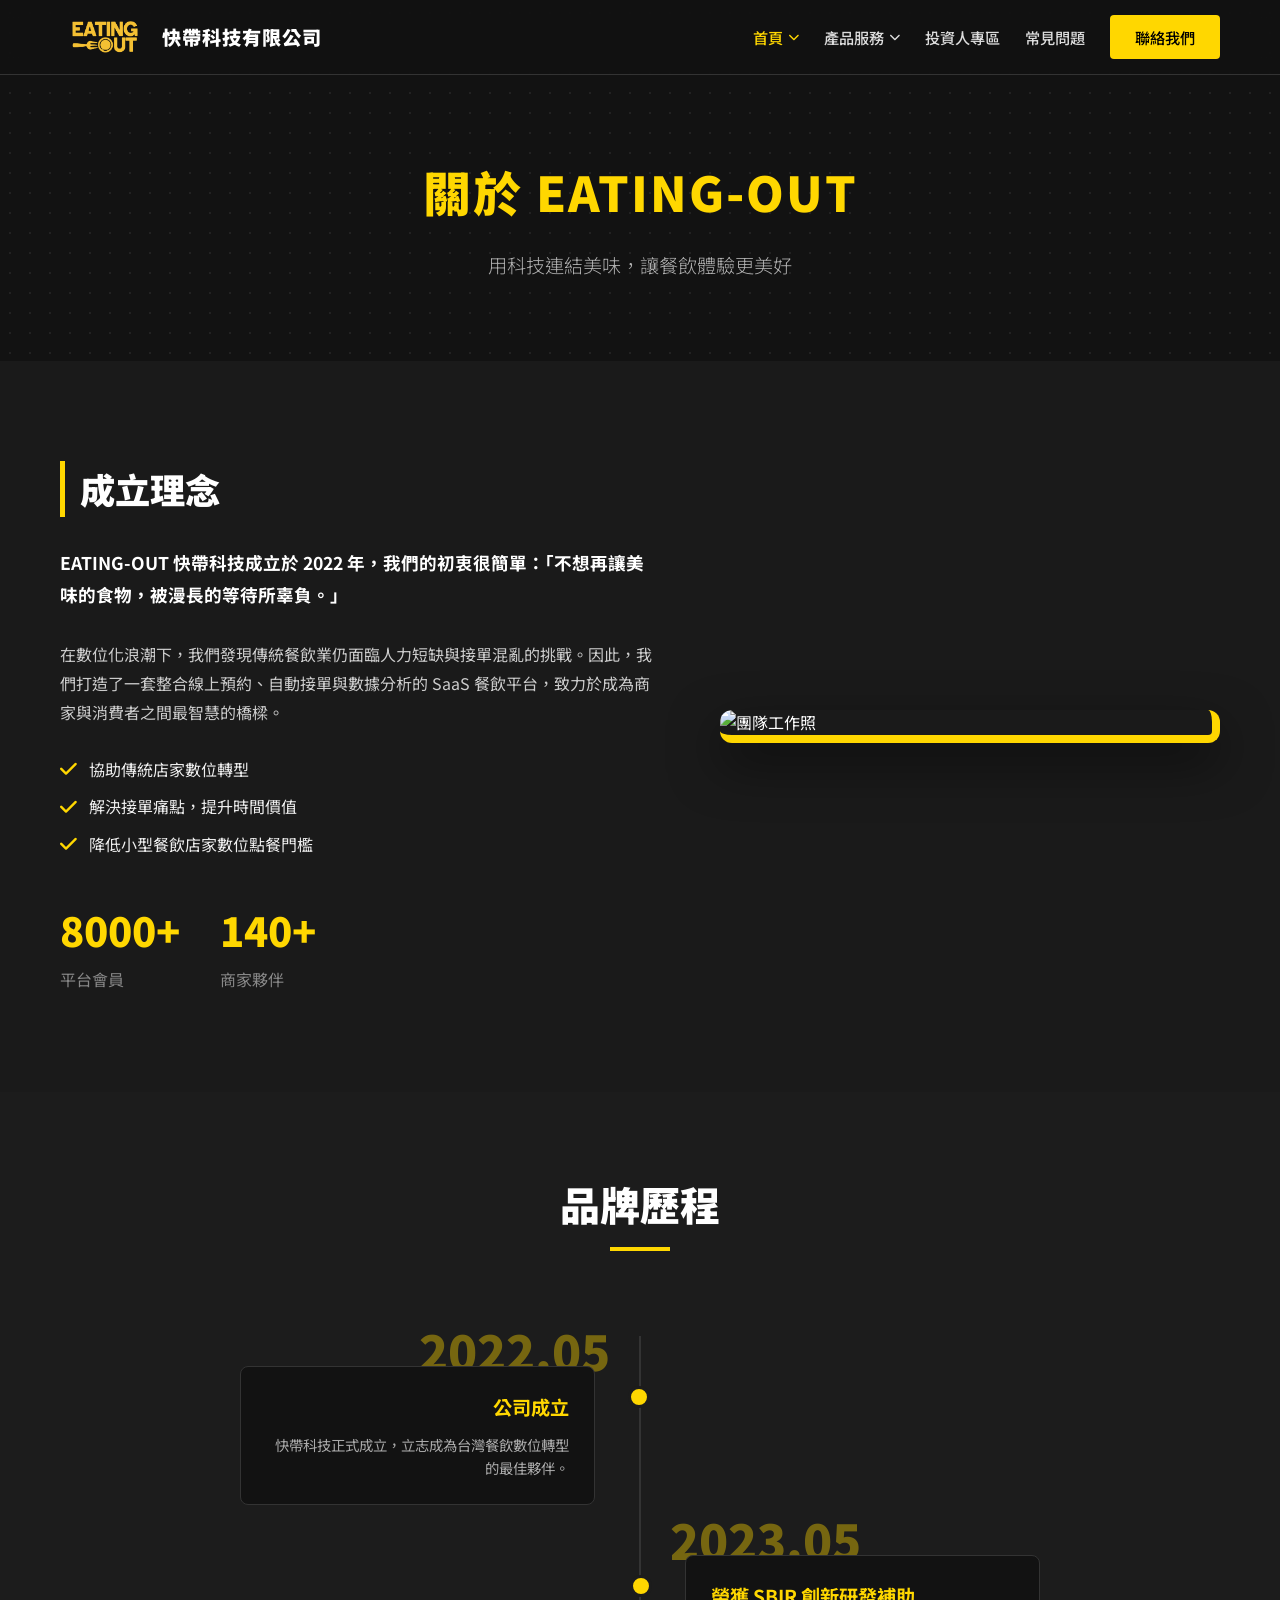
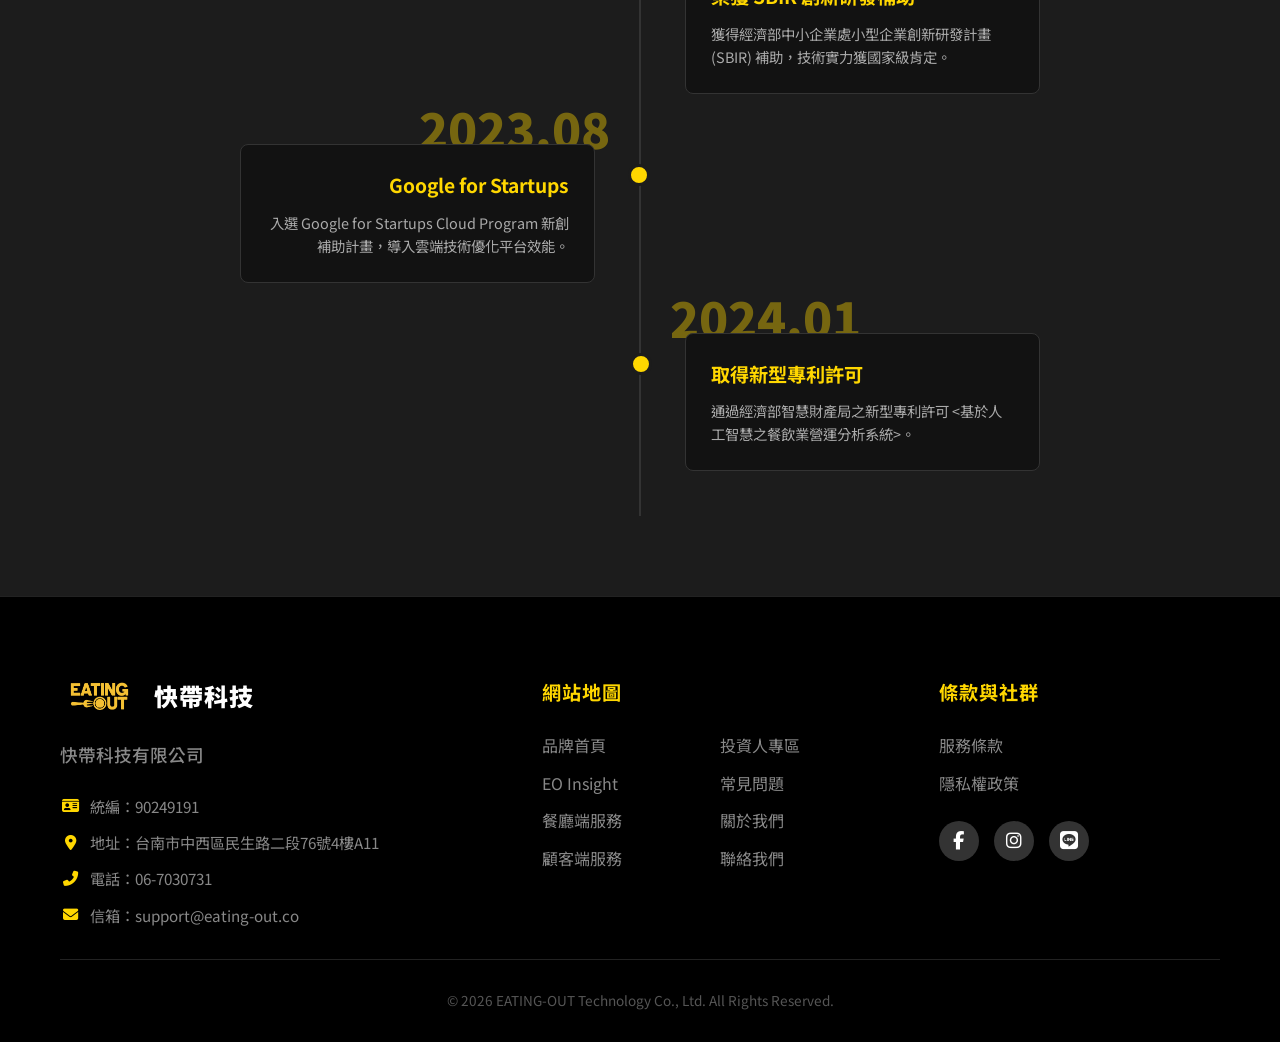
==== about.html @ dc38c72c "renew" ====
<!DOCTYPE html>
<html lang="zh-TW">
<head>
    <meta charset="UTF-8">
    <meta name="viewport" content="width=device-width, initial-scale=1.0">
    <title>快帶科技有限公司 | EATING-OUT</title>
    <link rel="icon" href="favicon.jpg" type="image/jpeg">
    <link rel="stylesheet" href="style.css">
    <link rel="stylesheet" href="https://cdnjs.cloudflare.com/ajax/libs/font-awesome/6.4.0/css/all.min.css">
    <link href="https://fonts.googleapis.com/css2?family=Noto+Sans+TC:wght@300;400;500;700;900&display=swap" rel="stylesheet">


    <!-- Google tag (gtag.js) -->
    <script async src="https://www.googletagmanager.com/gtag/js?id=G-B6ZYLT0GXE"></script>
    <script>
      window.dataLayer = window.dataLayer || [];
      function gtag(){dataLayer.push(arguments);}
      gtag('js', new Date());

      gtag('config', 'G-B6ZYLT0GXE');
    </script>
</head>

<style>
        /* --- Hero 區塊 --- */
        .about-hero {
            padding: 150px 20px 80px;
            margin-top: -72px; /* 頂到 header */
            text-align: center;
            background-color: var(--bg-black);
            background-image: radial-gradient(#222 1px, transparent 1px); /* 網格紋理 */
            background-size: 20px 20px;
        }

        .about-hero h1 {
            font-size: 3rem;
            color: var(--primary-yellow);
            font-weight: 900;
            margin-bottom: 20px;
            letter-spacing: 2px;
        }
        
        .about-hero p {
            font-size: 1.2rem;
            color: var(--text-gray);
            font-weight: 300;
        }

        /* --- 成立理念區塊 --- */
        .philosophy-section {
            background-color: #1a1a1a;
            padding: 100px 0;
        }
        
        .philosophy-grid {
            display: grid;
            grid-template-columns: 1.2fr 1fr;
            gap: 60px;
            align-items: center;
        }

        .philosophy-content h2 {
            font-size: 2.2rem;
            color: #fff;
            margin-bottom: 30px;
            border-left: 5px solid var(--primary-yellow);
            padding-left: 15px;
            font-weight: 900;
        }

        .philosophy-text h3 {
            color: #fff;
            font-size: 1.1rem;
            line-height: 1.8;
            margin-bottom: 30px;
        }

        .philosophy-text p {
            color: #ccc;
            font-size: 1rem;
            line-height: 1.8;
            margin-bottom: 30px;
        }


        /* 打勾列表 */
        .value-list {
            list-style: none;
            padding: 0;
            margin-bottom: 40px;
        }
        .value-list li {
            display: flex;
            align-items: center;
            margin-bottom: 12px;
            color: #eee;
            font-size: 1rem;
        }
        .value-list i {
            color: var(--primary-yellow);
            margin-right: 12px;
            font-size: 1.2rem;
        }

        /* 數據成績 */
        .stats-row {
            display: flex;
            gap: 40px;
        }
        .stat-item h3 {
            font-size: 2.5rem;
            color: var(--primary-yellow);
            font-weight: 900;
            margin: 0;
        }
        .stat-item p {
            font-size: 1rem;
            color: #888;
            margin-top: 5px;
        }

        /* 右側圖片 */
        .philosophy-img {
            position: relative;
        }
        .philosophy-img img {
            width:100%;
            border-radius: 12px;
            box-shadow: 0 20px 50px rgba(0,0,0,0.5);
            /* 黃色底框裝飾 */
            border-bottom: 8px solid var(--primary-yellow);
            border-right: 8px solid var(--primary-yellow);
        }

        /* --- 品牌歷程區塊 (沿用首頁樣式但增加內容) --- */
        /* 因為 style.css 已經有 timeline 樣式，這裡直接使用 HTML 結構即可 */
        
        /* RWD */
        @media (max-width: 900px) {
            .philosophy-grid { grid-template-columns: 1fr; }
            .philosophy-img { order: -1; margin-bottom: 30px; }
            .stats-row { justify-content: flex-start; }
        }
    </style>

<body>

   <!-- 導航欄 (Header) -->
    <header>
        <div class="container nav-wrapper">
            <!-- Logo 區 -->
            <a href="index.html" class="brand-logo">
                <img src="logo.png" alt="EATING-OUT Logo">
                <span class="brand-text">快帶科技有限公司</span>
            </a>

            <!-- 手機版漢堡按鈕 -->
            <div class="mobile-toggle" id="mobile-menu-btn"><i class="fas fa-bars"></i></div>

            <!-- 選單連結 -->
            <ul class="nav-menu" id="nav-menu">
                
      

                <!-- 1-2 首頁第二期選單  -->
                <li class="dropdown">
                    <a href="index.html" class="active">首頁 <i class="fas fa-chevron-down toggle-icon"></i></a>
                    <ul class="dropdown-menu">
                       <li><a href="about.html">關於我們</a></li>
                    </ul> 
                </li>

                 <!-- 2. 產品服務  -->
               <li class="dropdown">
               <a href="#">產品服務 <i class="fas fa-chevron-down toggle-icon"></i></a>
    
                   <!-- 第一層下拉選單 -->
                   <ul class="dropdown-menu">
        
                       <!-- 項目 1: 線上點餐 -->
                       <li class="dropdown-submenu">
                           <a href="#" class="submenu-toggle">EATING-OUT 線上點餐 <i class="fas fa-chevron-right arrow-right"></i></a>
            
                       <!-- 第二層下拉選單 -->
                         <ul class="submenu">
                             <li><a href="restaurant.html">餐廳端介紹</a></li>
                             <li><a href="customer.html">顧客端介紹</a></li>
                         </ul>
                       </li>

                       <!-- 項目 2: Insights -->
                       <li><a href="insights.html">Insights 洞察商家檔案數據</a></li>

                   </ul>
                </li>

                <!-- 3. 投資人 -->
                <li><a href="investor.html">投資人專區</a></li>

                <!-- 4. 常見問題 -->
                <li><a href="faq.html">常見問題</a></li>

                <!-- 5. 聯絡我們 (按鈕) -->
                <li><a href="contact.html" class="btn btn-primary nav-btn">聯絡我們</a></li>
            </ul>
        </div>
    </header>


 <!-- 1. Hero 區塊 -->
    <section class="about-hero">
        <div class="container">
            <h1>關於 EATING-OUT</h1>
            <p>用科技連結美味，讓餐飲體驗更美好</p>
        </div>
    </section>

    <!-- 2. 成立理念 -->
    <section class="philosophy-section">
        <div class="container">
            <div class="philosophy-grid">
                
                <!-- 左側文案 -->
                <div class="philosophy-content">
                    <h2>成立理念</h2>
                    <div class="philosophy-text">
                        <h3>EATING-OUT 快帶科技成立於 2022 年，我們的初衷很簡單：<strong>「不想再讓美味的食物，被漫長的等待所辜負。」</strong></h3>
                        <p>在數位化浪潮下，我們發現傳統餐飲業仍面臨人力短缺與接單混亂的挑戰。因此，我們打造了一套整合線上預約、自動接單與數據分析的 SaaS 餐飲平台，致力於成為商家與消費者之間最智慧的橋樑。</p>
                    </div>
                    
                    <ul class="value-list">
                        <li><i class="fas fa-check"></i> 協助傳統店家數位轉型</li>
                        <li><i class="fas fa-check"></i> 解決接單痛點，提升時間價值</li>
                        <li><i class="fas fa-check"></i> 降低小型餐飲店家數位點餐門檻</li>
                    </ul>

                    <div class="stats-row">
                        <div class="stat-item">
                            <h3>8000+</h3>
                            <p>平台會員</p>
                        </div>
                        <div class="stat-item">
                            <h3>140+</h3>
                            <p>商家夥伴</p>
                        </div>
                    </div>
                </div>

                <!-- 右側圖片 -->
                <div class="philosophy-img">
                    <!-- 請放入團隊工作照或會議照 -->
                    <img src="https://images.unsplash.com/photo-1522071820081-009f0129c71c?ixlib=rb-4.0.3&auto=format&fit=crop&w=800&q=80" alt="團隊工作照" >
                </div>

            </div>
        </div>
    </section>

    <!-- 3. 品牌歷程 -->
    <section class="section-padding timeline-section">
        <div class="container">
            <div class="section-header">
                <h2>品牌歷程</h2>
            </div>
            
            <div class="timeline-scroll-box">
                <div class="timeline">
                    
                    <div class="timeline-item show">
                        <div class="timeline-year">2022.05</div>
                        <div class="timeline-content">
                            <h3>公司成立</h3>
                            <p>快帶科技正式成立，立志成為台灣餐飲數位轉型的最佳夥伴。</p>
                        </div>
                    </div>

                    <div class="timeline-item">
                        <div class="timeline-year">2023.05</div>
                        <div class="timeline-content">
                            <h3>榮獲 SBIR 創新研發補助</h3>
                            <p>獲得經濟部中小企業處小型企業創新研發計畫 (SBIR) 補助，技術實力獲國家級肯定。</p>
                        </div>
                    </div>

                    <div class="timeline-item">
                        <div class="timeline-year">2023.08</div>
                        <div class="timeline-content">
                            <h3>Google for Startups</h3>
                            <p>入選 Google for Startups Cloud Program 新創補助計畫，導入雲端技術優化平台效能。</p>
                        </div>
                    </div>

                    <div class="timeline-item">
                        <div class="timeline-year">2024.01</div>
                        <div class="timeline-content">
                            <h3>取得新型專利許可</h3>
                            <p>通過經濟部智慧財產局之新型專利許可 <基於人工智慧之餐飲業營運分析系統>。</p>
                        </div>
                    </div>

                    <div class="timeline-item">
                        <div class="timeline-year">2024.02</div>
                        <div class="timeline-content">
                            <h3>進軍成大商圈</h3>
                            <p>踏足台南成功大學商圈展開試營運，深耕在地學生與上班族市場。</p>
                        </div>
                    </div>

                    <div class="timeline-item">
                        <div class="timeline-year">2024.03</div>
                        <div class="timeline-content">
                            <h3>Microsoft 新創啟動計畫</h3>
                            <p>通過 Microsoft for Startups Founders Hub 資格，獲得微軟技術資源挹注。</p>
                        </div>
                    </div>

                    <div class="timeline-item">
                        <div class="timeline-year">2024.04</div>
                        <div class="timeline-content">
                            <h3>進駐成大產學創新中心</h3>
                            <p>正式成為成功大學產學創新總中心進駐企業，強化產學合作鏈結。</p>
                        </div>
                    </div>

                    <div class="timeline-item">
                        <div class="timeline-year">2024.12</div>
                        <div class="timeline-content">
                            <h3>永豐銀行金融整合計畫</h3>
                            <p>獲選為永豐銀行智慧校園金融整合計畫之受輔導新創，佈局多元支付場景。</p>
                        </div>
                    </div>

                    <div class="timeline-item">
                        <div class="timeline-year">2025.03</div>
                        <div class="timeline-content">
                            <h3>Reserve with Google</h3>
                            <p>成為 Google 預訂 (Reserve with Google) 供應商，流量入口再升級。</p>
                        </div>
                    </div>

                    <div class="timeline-item">
                        <div class="timeline-year">2025.05</div>
                        <div class="timeline-content">
                            <h3>好食好事加速器</h3>
                            <p>入選 Haoshi 好食好事加速器飛輪計畫，加速商業模式驗證與市場擴張。</p>
                        </div>
                    </div>

                </div>
            </div>
        </div>
    </section>



  <!-- Footer -->
<footer>
    <div class="container">
        <div class="footer-layout">
            
            <!-- 1. 公司資訊 -->
 <div class="footer-info">
                <div class="footer-logo">
                    <img src="logo.png" alt="EATING-OUT">
                    <span>快帶科技</span>
                </div>
                <h4 class="company-name">快帶科技有限公司</h4>
                <ul class="info-list">
                    <li><i class="fas fa-id-card"></i> 統編：90249191</li>
                    <li><i class="fas fa-map-marker-alt"></i> 地址：台南市中西區民生路二段76號4樓A11</li>
                    <li><i class="fas fa-phone-alt"></i> 電話：06-7030731</li>
                    <li><i class="fas fa-envelope"></i> 信箱：support@eating-out.co</li>
                </ul>
            </div>

            <!-- 2. 網站地圖 (使用 Grid 雙欄) -->
            <div class="footer-sitemap">
                <h3>網站地圖</h3>
                <div class="sitemap-grid">
                    <!-- 左欄 -->
                    <ul class="col-left">
                        <li><a href="index.html">品牌首頁</a></li>
                        <li><a href="insights.html">EO Insight</a></li>
                        <li><a href="restaurant.html">餐廳端服務</a></li>
                        <li><a href="customer.html">顧客端服務</a></li>
                    </ul>
                    <!-- 右欄 -->
                    <ul class="col-right">
                       
                        <li><a href="investor.html">投資人專區</a></li>
                        <li><a href="faq.html">常見問題</a></li>
                        <li><a href="about.html">關於我們</a></li>
                        <li><a href="contact.html">聯絡我們</a></li>
                    </ul>
                </div>
            </div>

            <!-- 3. 條款與社群 -->
           <div class="footer-social">
                <h3>條款與社群</h3>
                <ul>
                    <li><a href="https://www.privacypolicies.com/live/3c39b265-99a9-4bb6-9d44-1a0d38e95668" target="_blank">服務條款</a></li>
                    <li><a href="https://www.privacypolicies.com/live/0a9ea377-a2b5-4dcc-b830-562689baf47e" target="_blank">隱私權政策</a></li>
                </ul>
                <div class="social-icons-group">
                    <a href="https://www.facebook.com/eatingoutTW" target="_blank" class="social-btn"><i class="fab fa-facebook-f"></i></a>
                    <a href="https://www.instagram.com/eatingouttw/" target="_blank" class="social-btn"><i class="fab fa-instagram"></i></a>
                    <a href="https://line.me/R/ti/p/@518vmbpw?oat_content=url" target="_blank" class="social-btn"><i class="fab fa-line"></i></a>
                </div>
            </div>

        </div>
        
        <div class="copyright">
            &copy; 2026 EATING-OUT Technology Co., Ltd. All Rights Reserved.
        </div>
    </div>
</footer>

<!-- JS -->
    <script src="script.js"></script>

    <script>
        // 頁面專屬：Timeline 捲動特效
        document.addEventListener("DOMContentLoaded", function() {
            const scrollContainer = document.querySelector('.timeline-scroll-box');
            const timelineItems = document.querySelectorAll('.timeline-item');

            if (scrollContainer && timelineItems.length > 0) {
                const observer = new IntersectionObserver((entries) => {
                    entries.forEach(entry => {
                        if (entry.isIntersecting) {
                            entry.target.classList.add('show');
                        }
                    });
                }, { root: scrollContainer, threshold: 0.2 });

                timelineItems.forEach(item => observer.observe(item));
            }
        });
    </script>

</body>
</html>
---- style.css ----
/* style.css - EATING-OUT 官方網站全站樣式 */

:root {
    --primary-yellow: #FFD700;
    --hover-yellow: #E6C200;
    --bg-black: #121212;
    --bg-dark-gray: #1C1C1C;
    --bg-dark: #121212;
    --bg-card: #252525;
    --text-white: #FFFFFF;
    --text-gray: #B0B0B0;
    --border-color: #333;
}

/* --- 全局設定 --- */
* { margin: 0; padding: 0; box-sizing: border-box; font-family: 'Noto Sans TC', sans-serif; }
body { background-color: var(--bg-black); color: var(--text-white); line-height: 1.6; overflow-x: hidden; }
a { text-decoration: none; color: inherit; transition: 0.3s; }
ul { list-style: none; }
img { max-width: 100%; display: block; }

.container { max-width: 1200px; margin: 0 auto; padding: 0 20px; position: relative; }
.section-padding { padding: 80px 0; }

/* 標題與按鈕 */
.section-header { text-align: center; margin-bottom: 50px; }
.section-header h2 { font-size: 2.5rem; margin-bottom: 15px; color: var(--text-white); font-weight: 900; display: inline-block; position: relative; padding-bottom: 15px; }
.section-header h2::after { content: ''; position: absolute; bottom: 0; left: 50%; transform: translateX(-50%); width: 60px; height: 4px; background: var(--primary-yellow); }
.section-header p { color: var(--text-gray); max-width: 700px; margin: 0 auto; font-size: 1.1rem; }

.btn { display: inline-block; padding: 10px 25px; border-radius: 4px; font-weight: 700; cursor: pointer; border: none; font-size: 1rem; text-align: center; }
.btn-primary { background: var(--primary-yellow); color: #000; }
.btn-primary:hover { background: var(--hover-yellow); transform: translateY(-2px); box-shadow: 0 5px 15px rgba(255, 215, 0, 0.3); }
.btn-outline-white { border: 2px solid #fff; color: #fff; background: transparent; }
.btn-outline-white:hover { background: #fff; color: #000; }

/* --- 導航欄 (Navbar) --- */
header { background-color: rgba(18, 18, 18, 0.95); border-bottom: 1px solid var(--border-color); position: sticky; top: 0; z-index: 1000; padding: 15px 0; backdrop-filter: blur(10px); }
.nav-wrapper { display: flex; justify-content: space-between; align-items: center; }
.brand-logo { display: flex; align-items: center; gap: 12px; font-size: 1.2rem; font-weight: 900; color: #fff; letter-spacing: 1px; }
.brand-logo img { height: 40px; width: auto; }

.nav-menu { display: flex; gap: 25px; align-items: center; }
.nav-menu a { font-size: 0.95rem; font-weight: 500; color: #ddd; position: relative; display: flex; align-items: center; gap: 5px; }
.nav-menu a:hover, .nav-menu a.active { color: var(--primary-yellow); }
.nav-menu .nav-btn { color: #000 !important; }

/* --- 多層下拉選單 (Dropdown) --- */
.dropdown { position: relative; }
.dropdown-menu {
    display: none; position: absolute; top: 100%; left: 0;
    background-color: rgba(18, 18, 18, 0.98); backdrop-filter: blur(10px);
    min-width: 240px; border-radius: 8px; padding: 10px 0;
    box-shadow: 0 10px 30px rgba(0,0,0,0.5); border: 1px solid #333; z-index: 1001;
}

/* 滑鼠移入主選單時，顯示第一層 */
.dropdown:hover .dropdown-menu { display: block; animation: fadeInUp 0.3s ease; }
.dropdown-menu a { padding: 12px 20px; color: #ccc; white-space:nowrap; display:flex; justify-content: space-between; align-items: center; transition: 0.3s; }
.dropdown-menu a:hover { color: var(--primary-yellow); background: rgba(255,255,255,0.05); }
.toggle-icon, .arrow-right { font-size: 0.7rem; transition: 0.3s; }
.dropdown:hover .toggle-icon { transform: rotate(180deg); }

/* --- 第二層下拉 (Submenu) --- */
.dropdown-submenu { position: relative; }

/* 第二層選單樣式 */
.submenu {display: none; position: absolute; top: 0; left: 100%; margin-left: 5px; background-color: rgba(18, 18, 18, 0.98); backdrop-filter: blur(10px);min-width: 200px; border-radius: 8px; padding: 10px 0; box-shadow: 0 10px 30px rgba(0,0,0,0.5); border: 1px solid #333; }
.dropdown-submenu:hover > .submenu { display: block; animation: fadeInLeft 0.3s ease; }
@keyframes fadeInUp { from { opacity: 0; transform: translate(0, 10px); } to { opacity: 1; transform: translate(0, 0); } }
@keyframes fadeInLeft { from { opacity: 0; transform: translate(-10px, 0); } to { opacity: 1; transform: translate(0, 0); } }




/* --- 通用卡片樣式 (白底黑字) --- */
.feature-card, .cust-feat-card, .news-card, .service-item { 
    background: #FFFFFF; padding: 40px 30px; border-radius: 12px; text-align: center; 
    border: 2px solid transparent; box-shadow: 0 10px 30px rgba(0,0,0,0.3); 
    transition: all 0.3s ease; position: relative; overflow: hidden;
}
.feature-card:hover, .cust-feat-card:hover, .news-card:hover, .service-item:hover { 
    transform: translateY(-10px); box-shadow: 0 20px 40px rgba(255, 215, 0, 0.15); 
    border-bottom: 5px solid var(--primary-yellow); background: #ffffff;
}
.icon-box { font-size: 3rem; color: var(--primary-yellow); margin-bottom: 20px; }
.feature-card h3, .cust-feat-card h3, .service-content h3, .news-card h3 { margin-bottom: 15px; font-size: 1.4rem; color: #121212; font-weight: 800; }
.feature-card p, .cust-feat-card p, .service-content p, .news-card p { color: #555; font-size: 1rem; line-height: 1.6; }

/* --- 關於與歷程區塊 --- */
.about-section { background-color: var(--bg-black); }
.about-intro { margin-bottom: 40px; line-height: 1.8; font-size: 1.1rem; color: #ccc; }
.features-grid { display: grid; grid-template-columns: repeat(auto-fit, minmax(300px, 1fr)); gap: 30px; margin-top: 40px; }

/* ★★★ 品牌歷程 Timeline ★★★ */
.timeline-section { background-color: var(--bg-dark-gray); }
.timeline-scroll-box { max-height: 800px; overflow-y: auto; padding: 20px 10px; position: relative; scrollbar-width: thin; scrollbar-color: var(--primary-yellow) #333; }
.timeline-scroll-box::-webkit-scrollbar { width: 8px; }
.timeline-scroll-box::-webkit-scrollbar-track { background: #333; border-radius: 4px; }
.timeline-scroll-box::-webkit-scrollbar-thumb { background-color: var(--primary-yellow); border-radius: 4px; border: 2px solid #333; }
.timeline-scroll-box::-webkit-scrollbar-thumb:hover { background-color: #fff; }

.timeline { position: relative; max-width: 800px; margin: 0 auto; padding: 30px 0; }
.timeline::before { content: ''; position: absolute; top: 0; bottom: 0; left: 50%; width: 2px; background: #333; transform: translateX(-50%); }

.timeline-item { margin-bottom: 50px; position: relative; width: 50%; opacity: 0; transform: translateY(50px); transition: 0.6s ease-out; }
.timeline-item.show { opacity: 1; transform: translateY(0); }
.timeline-item:first-child { opacity: 1; transform: translateY(0); }

.timeline-item:nth-child(odd) { left: 0; padding-right: 45px; text-align: right; }
.timeline-item:nth-child(even) { left: 50%; padding-left: 45px; text-align: left; }

.timeline-item::after { content: ''; position: absolute; top: 20px; width: 16px; height: 16px; background: var(--primary-yellow); border-radius: 50%; border: 3px solid var(--bg-dark-gray); z-index: 2; }
.timeline-item:nth-child(odd)::after { right: -10px; }
.timeline-item:nth-child(even)::after { left: -10px; }

/* 年份浮水印 */
.timeline-year { font-size: 3rem; font-weight: 1000; color: rgba(255, 215, 0, 0.4); position: absolute; top: -40px; line-height: 1; z-index: 1; pointer-events: none; }
.timeline-item:nth-child(odd) .timeline-year { right: 30px; }
.timeline-item:nth-child(even) .timeline-year { left: 30px; }

/* 內容框 (維持深色) */
.timeline-content { position: relative; z-index: 2; background: var(--bg-black); padding: 25px; border-radius: 8px; border: 1px solid #333; transition: 0.3s; }
.timeline-content:hover { border-color: var(--primary-yellow); transform: translateY(-3px); box-shadow: 0 5px 15px rgba(0,0,0,0.3); }
.timeline-content h3 { color: var(--primary-yellow); margin-bottom: 10px; font-size: 1.2rem; }
.timeline-content p { color: #aaa; font-size: 0.9rem; }
.timeline-item:nth-child(odd) .timeline-content { text-align: right; }
.timeline-item:nth-child(even) .timeline-content { text-align: left; }

/* --- 最新公告 --- */
.news-section { background-color: var(--bg-black); }
.news-scroll-track { display: flex; gap: 30px; overflow-x: auto; padding: 20px 10px 40px; scroll-snap-type: x mandatory; }
.news-card { flex: 0 0 410px; scroll-snap-align: start; background: #2a2a2a; border-left: none; text-align: left; display: flex; flex-direction: column; justify-content: space-between; min-height: 280px; }
.news-card:hover { background: #2a2a2a; border-color: var(--primary-yellow); box-shadow: 0 10px 30px rgba(0,0,0,0.5); }
.news-date { color: var(--primary-yellow); font-weight: 700; margin-bottom: 15px; display: block; }
.news-card h3 { color: #fff; font-size: 1.3rem; margin-bottom: 15px; }
.news-card p { color: #aaa; }
.read-more { color: var(--primary-yellow); font-weight: 700; display: inline-flex; align-items: center; gap: 5px; }

/* --- 餐廳服務項目 --- */
.service-item { display: flex; flex-direction: column; align-items: center; text-align: center; height: 100%; padding: 30px 20px; border-bottom: none; }
.service-content ul li { color: #555; }

/* --- Footer --- */
footer { background-color: #000; padding: 80px 0 30px; border-top: 1px solid #222; margin-top: auto; }
.footer-layout { display: grid; grid-template-columns: 1.5fr 1.2fr 1fr; gap: 60px; margin-bottom: 20px; }

.footer-info { display: flex; flex-direction: column; gap: 15px; }
.footer-logo { display: flex; align-items: center; gap: 15px; margin-bottom: 10px; }
.footer-logo img { height: 35px; }
.footer-logo span { font-size: 1.5rem; font-weight: 900; color: #fff; letter-spacing: 1px; }
.company-name { font-size: 1.1rem; color: #888; font-weight: 500; margin-bottom: 10px; }
.info-list li { display: flex; align-items: center; gap: 10px; color: #888; margin-bottom: 12px; font-size: 0.95rem; }
.info-list i { color: var(--primary-yellow); width: 20px; text-align: center; }

.footer-sitemap h3, .footer-social h3 { color: var(--primary-yellow); font-size: 1.2rem; font-weight: 700; margin-bottom: 25px; letter-spacing: 1px; }

/* 網站地圖雙欄結構 (Grid) */
.sitemap-grid {
    display: grid;
    grid-template-columns: 1fr 1fr; /* 雙欄 */
    gap: 10px 20px;
}
.sitemap-grid ul { margin: 0; padding: 0; }
.footer-sitemap a, .footer-social a { 
    color: #888; 
    font-size: 1rem; 
    transition: 0.3s; 
    text-decoration: none; 
    display: block; 
    margin-bottom: 12px;
}
.footer-sitemap a:hover, .footer-social a:hover { color: #fff;}

/* --- Footer 社群圖示 --- */
.social-icons-group { display: flex; gap: 15px; margin-top: 25px; padding: 0;}

/* 圓形按鈕容器 */
.social-btn { 
    width: 40px !important; 
    height: 40px !important; 
    background: #333; 
    color: #fff !important; 
    border-radius: 50%; 
    
    /* ★★★ 關鍵置中語法 (加上 !important 覆蓋所有干擾) ★★★ */
    display: flex !important; 
    align-items: center !important;     /* 垂直置中 */
    justify-content: center !important; /* 水平置中 */
    
    /* 清除可能繼承的干擾樣式 */
    padding: 0 !important;
    margin: 0 !important;
    line-height: 1 !important;
    border: none !important;
    text-decoration: none !important;
    transition: all 0.3s ease; 
}

/* 按鈕 Hover 效果 */
.social-btn:hover { 
    background: var(--primary-yellow) !important; color: #000 !important; transform: translateY(-3px); }

/* 圖示本體微調 */
.social-btn i {
    font-size: 18px !important;     
    line-height: 1 !important;
    margin: 0 !important;
    padding: 0 !important;
    display: block !important;
    width: auto !important;
    height: auto !important;
    text-align: center !important;
    vertical-align: middle !important;
}

.copyright { text-align: center; border-top: 1px solid #222; padding-top: 30px; color: #555; font-size: 0.85rem; }

/* --- 手機版選單 RWD --- */

/* 漢堡按鈕  */
.mobile-toggle { display: none; font-size: 1.8rem; color: #fff; cursor: pointer; padding: 10px; position: absolute; right: 0; top: 50%; transform: translateY(-50%); z-index: 1100; }
.mobile-toggle i { transition: 0.4s; }
.mobile-toggle.active i { transform: rotate(90deg) scale(1.1); color: var(--primary-yellow); }

@media (max-width: 900px) {
    .nav-menu { 
        display: none; position: absolute; top: 100%; left: 0; width: 100%; 
        background: rgba(18, 18, 18, 0.98); backdrop-filter: blur(10px); 
        flex-direction: column; align-items: flex-start; padding: 20px 0; 
        border-bottom: 1px solid #333; z-index: 1000; height: auto; max-height: 80vh; overflow-y: auto;
    }
    .nav-menu.active { display: flex; }
    .nav-menu > li { width: 100%; border-bottom: 1px solid #333; }
    .nav-menu > li:last-child { border-bottom: none; }
    .nav-menu a { width: 100%; padding: 15px 25px; font-size: 1.1rem; display: flex; justify-content: space-between; }
    
    .mobile-toggle { display: block; }

    /* 下拉選單 */
    .dropdown-menu, .dropdown-submenu .submenu { 
        position: static; display: none; background: #121212; box-shadow: none; border: none; padding: 0; transform: none; min-width: auto; border-top: 1px solid #222;
    }
    .dropdown-menu.show-mobile, .submenu.show-mobile { display: block; animation: fadeIn 0.3s; }
    .dropdown-menu a { padding-left: 40px; color: #aaa; font-size: 1rem; }
    .dropdown-submenu .submenu a { padding-left: 60px; color: #888; }
    .toggle-icon.rotate { transform: rotate(180deg); }

    /* 內容區塊 */
    .footer-layout { grid-template-columns: 1fr; gap: 40px; }
    .hero-base h1 { font-size: 2.5rem; }
    .features-grid { grid-template-columns: 1fr; }
    
    /* Timeline RWD */
    .timeline::before { left: 20px; }
    .timeline-item { width: 100%; padding-left: 50px; text-align: left; }
    .timeline-item:nth-child(odd), .timeline-item:nth-child(even) { left: 0; text-align: left; padding-left: 50px; }
    .timeline-item:nth-child(odd) .timeline-content, .timeline-item:nth-child(even) .timeline-content { text-align: left; }
    .timeline-item::after { left: 12px !important; }
    .timeline-year { left: 50px !important; top: -25px; font-size: 2rem; }
}
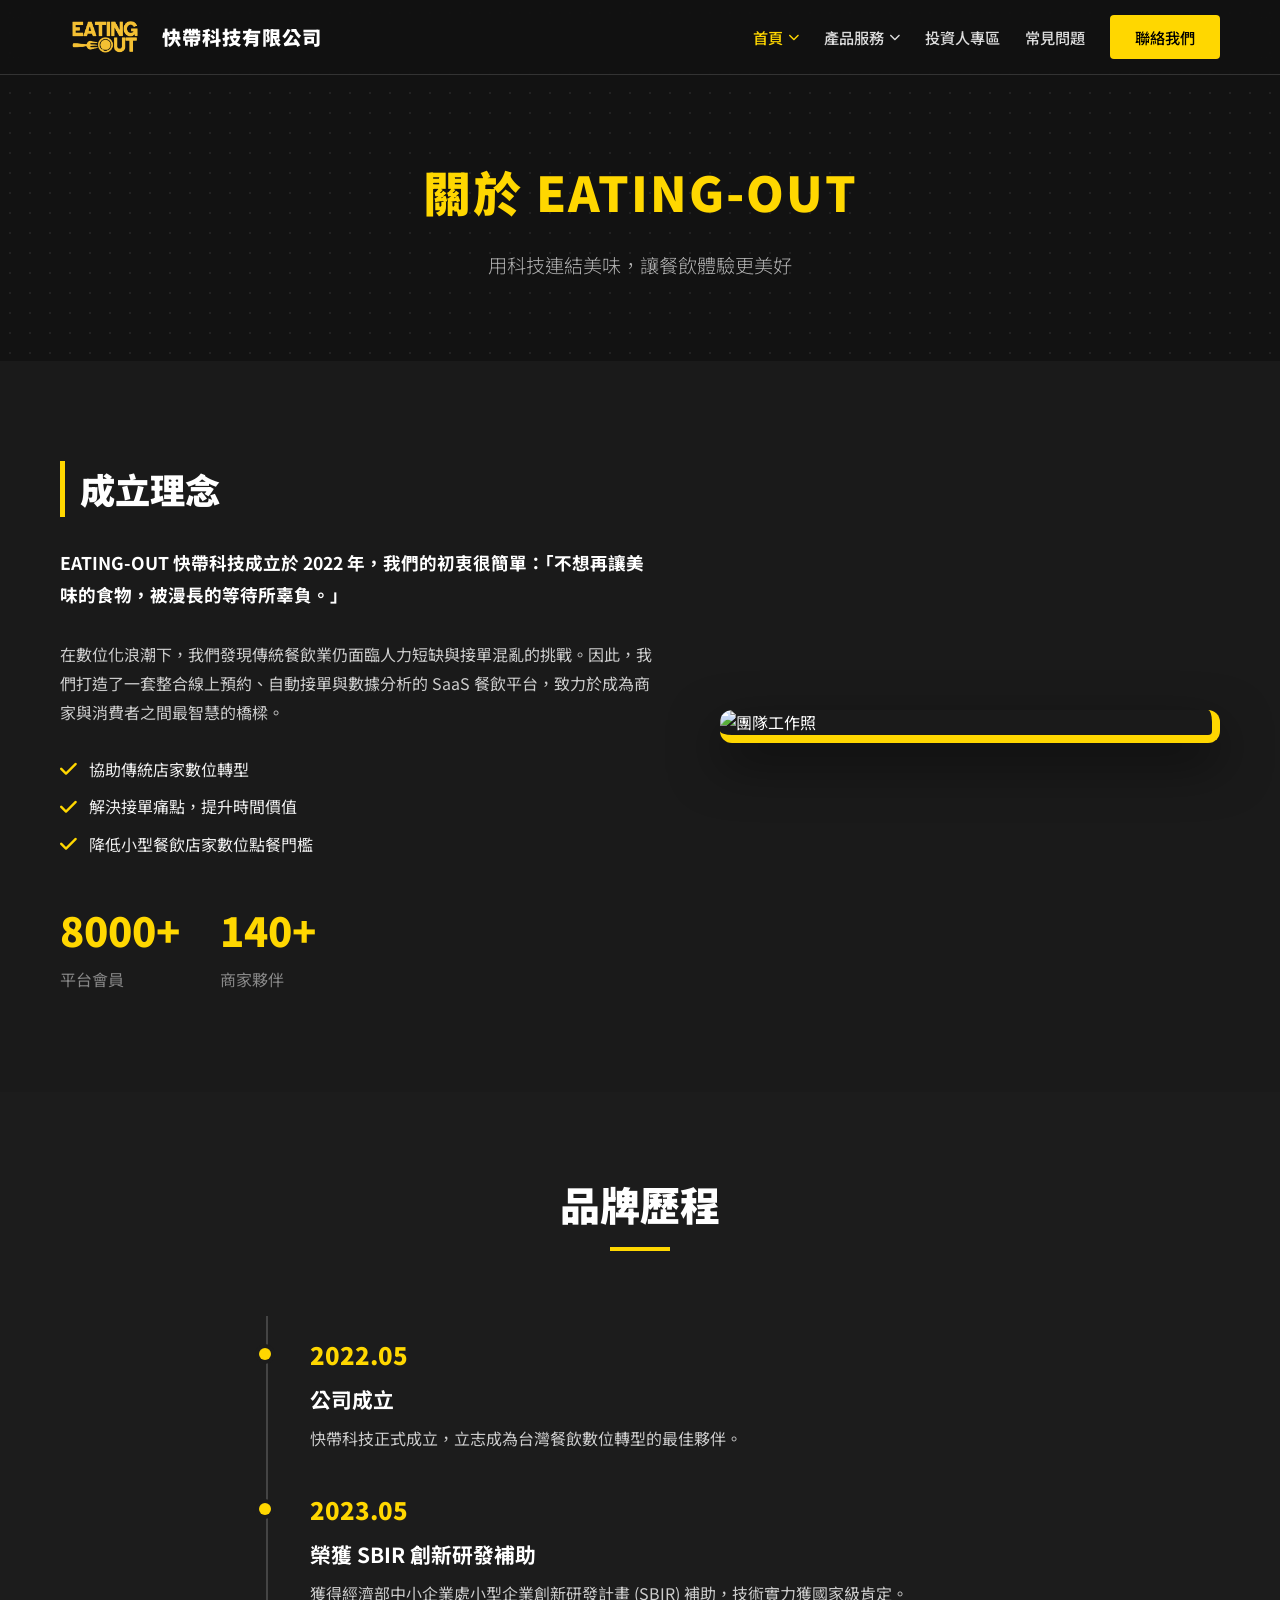
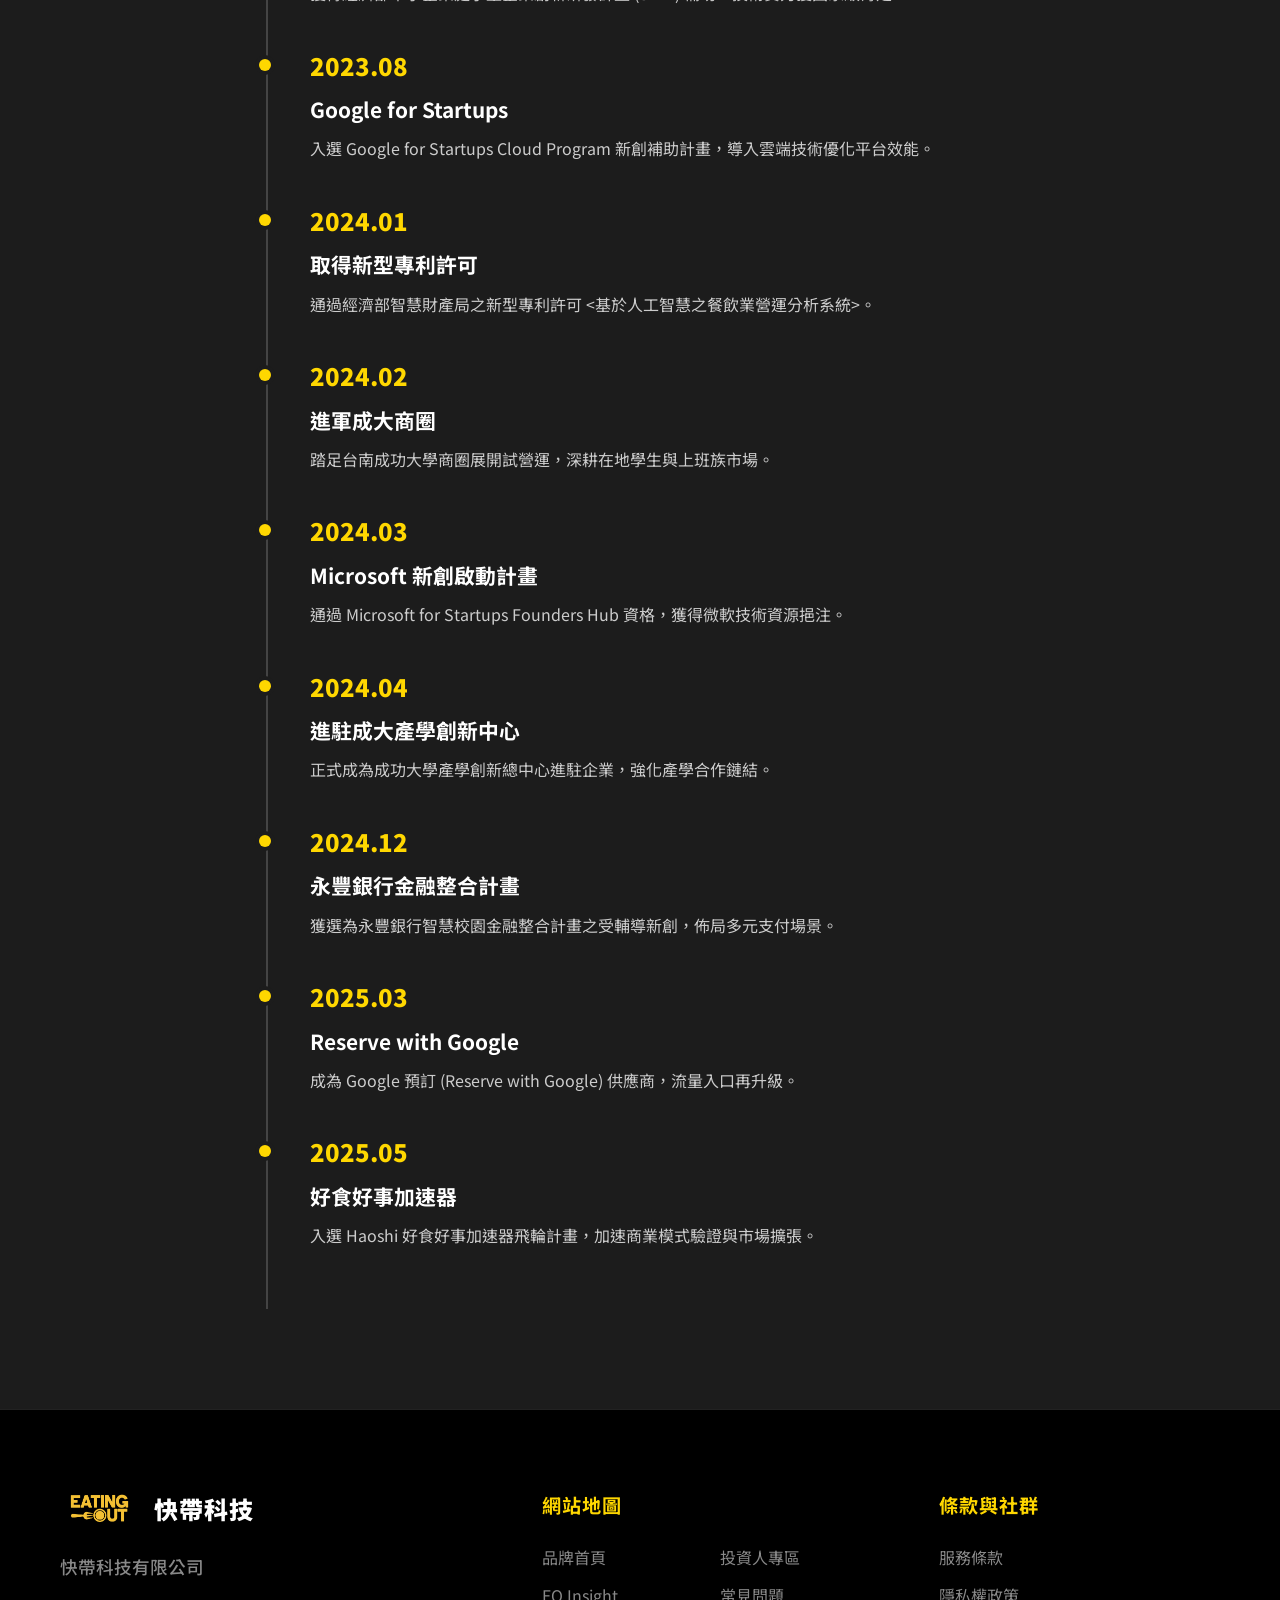
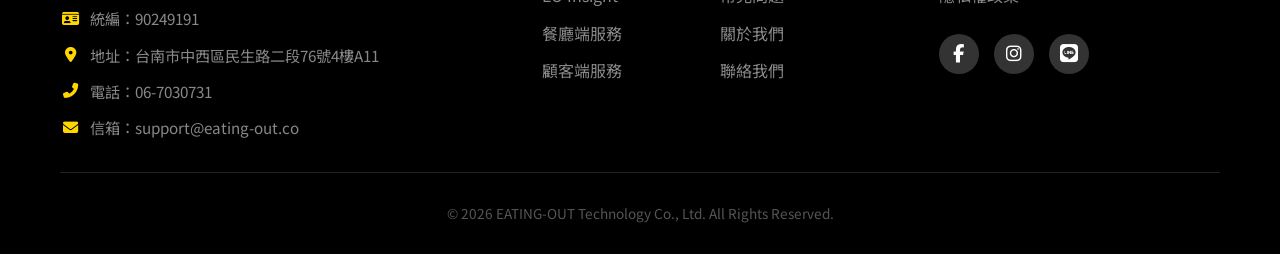
==== commit 0b072184: "renew" ====
--- a/about.html
+++ b/about.html
@@ -25,115 +25,94 @@
         /* --- Hero 區塊 --- */
         .about-hero {
             padding: 150px 20px 80px;
-            margin-top: -72px; /* 頂到 header */
+            margin-top: -72px; 
             text-align: center;
             background-color: var(--bg-black);
-            background-image: radial-gradient(#222 1px, transparent 1px); /* 網格紋理 */
+            background-image: radial-gradient(#222 1px, transparent 1px);
             background-size: 20px 20px;
         }
 
-        .about-hero h1 {
-            font-size: 3rem;
-            color: var(--primary-yellow);
-            font-weight: 900;
-            margin-bottom: 20px;
-            letter-spacing: 2px;
-        }
-        
-        .about-hero p {
-            font-size: 1.2rem;
-            color: var(--text-gray);
-            font-weight: 300;
-        }
+        .about-hero h1 { font-size: 3rem; color: var(--primary-yellow); font-weight: 900; margin-bottom: 20px; letter-spacing: 2px;}
+        .about-hero p { font-size: 1.2rem; color: var(--text-gray); font-weight: 300;}
 
         /* --- 成立理念區塊 --- */
-        .philosophy-section {
-            background-color: #1a1a1a;
-            padding: 100px 0;
-        }
-        
-        .philosophy-grid {
-            display: grid;
-            grid-template-columns: 1.2fr 1fr;
-            gap: 60px;
-            align-items: center;
-        }
-
-        .philosophy-content h2 {
-            font-size: 2.2rem;
-            color: #fff;
-            margin-bottom: 30px;
-            border-left: 5px solid var(--primary-yellow);
-            padding-left: 15px;
-            font-weight: 900;
-        }
-
-        .philosophy-text h3 {
-            color: #fff;
-            font-size: 1.1rem;
-            line-height: 1.8;
-            margin-bottom: 30px;
-        }
-
-        .philosophy-text p {
-            color: #ccc;
-            font-size: 1rem;
-            line-height: 1.8;
-            margin-bottom: 30px;
-        }
+        .philosophy-section { background-color: #1a1a1a; padding: 100px 0;}
+        .philosophy-grid { display: grid; grid-template-columns: 1.2fr 1fr; gap: 60px; align-items: center;}
+
+        .philosophy-content h2 { font-size: 2.2rem; color: #fff; margin-bottom: 30px; border-left: 5px solid var(--primary-yellow); padding-left: 15px; font-weight: 900;}
+        .philosophy-text h3 { color: #fff; font-size: 1.1rem; line-height: 1.8; margin-bottom: 30px;}
+        .philosophy-text p { color: #ccc; font-size: 1rem; line-height: 1.8; margin-bottom: 30px;}
 
 
         /* 打勾列表 */
-        .value-list {
-            list-style: none;
-            padding: 0;
-            margin-bottom: 40px;
-        }
-        .value-list li {
-            display: flex;
-            align-items: center;
-            margin-bottom: 12px;
-            color: #eee;
-            font-size: 1rem;
-        }
-        .value-list i {
-            color: var(--primary-yellow);
-            margin-right: 12px;
-            font-size: 1.2rem;
-        }
+        .value-list {  list-style: none; padding: 0; margin-bottom: 40px;}
+        .value-list li { display: flex; align-items: center; margin-bottom: 12px; color: #eee; font-size: 1rem;}
+        .value-list i { color: var(--primary-yellow); margin-right: 12px; font-size: 1.2rem;}
 
         /* 數據成績 */
-        .stats-row {
-            display: flex;
-            gap: 40px;
-        }
-        .stat-item h3 {
-            font-size: 2.5rem;
-            color: var(--primary-yellow);
-            font-weight: 900;
-            margin: 0;
-        }
-        .stat-item p {
-            font-size: 1rem;
-            color: #888;
-            margin-top: 5px;
-        }
+        .stats-row { display: flex; gap: 40px;}
+        .stat-item h3 { font-size: 2.5rem; color: var(--primary-yellow); font-weight: 900; margin: 0;}
+        .stat-item p { font-size: 1rem; color: #888; margin-top: 5px;}
 
         /* 右側圖片 */
-        .philosophy-img {
-            position: relative;
-        }
-        .philosophy-img img {
-            width:100%;
-            border-radius: 12px;
-            box-shadow: 0 20px 50px rgba(0,0,0,0.5);
-            /* 黃色底框裝飾 */
-            border-bottom: 8px solid var(--primary-yellow);
-            border-right: 8px solid var(--primary-yellow);
-        }
-
-        /* --- 品牌歷程區塊 (沿用首頁樣式但增加內容) --- */
-        /* 因為 style.css 已經有 timeline 樣式，這裡直接使用 HTML 結構即可 */
+        .philosophy-img { position: relative;}
+        .philosophy-img img { width:100%; border-radius: 12px; box-shadow: 0 20px 50px rgba(0,0,0,0.5); border-bottom: 8px solid var(--primary-yellow); border-right: 8px solid var(--primary-yellow);}
+
+     
+
+   /* --- 品牌歷程區塊  --- */ 
+
+
+     .timeline-section { background-color: var(--bg-dark-gray); padding-bottom: 100px;}
+     .timeline-scroll-box { max-height: none; overflow: visible; padding: 0;}
+
+     /* 2. 時間軸線條 */
+     .timeline { position: relative; max-width: 800px; margin: 0 auto;    padding: 20px 20px 20px 40px; }
+
+     /* 左側垂直線 */
+     .timeline::before { content: '';  position: absolute;  top: 0;  bottom: 0;  left: 26px; /* 線條位置 */  width: 2px;  background: #444; /* 深灰線條 */  transform: none;}
+
+     /* 3. 項目排版 */
+     .timeline-item {  margin-bottom: 40px;  position: relative;  width: 100%; padding-left: 30px;  opacity: 0;  transform: translateY(30px);  transition: all 0.6s ease-out;}
+     .timeline-item.show {  opacity: 1;  transform: translateY(0);}
+
+     /* 4. 時間節點 (黃點) */
+     .timeline-item::after {
+         content: '';
+         position: absolute;
+         left: -21px;
+         top: 12px;    
+         width: 12px;
+         height: 12px;
+         background: var(--primary-yellow);
+         border-radius: 50%;
+         box-shadow: 0 0 0 4px var(--bg-dark-gray); 
+         z-index: 2;
+     }
+
+
+     /* 5. 內容樣式 (無框線簡約風) */
+     .timeline-year {
+         font-size: 1.5rem;
+         font-weight: 900;
+         color: var(--primary-yellow);
+         margin-bottom: 8px;
+         display: block;
+         position: static; 7
+         opacity: 1;
+         text-shadow: none;
+      }
+
+     .timeline-content {background: transparent; border: none; padding: 0; box-shadow: none;}
+     .timeline-content::before { display: none; }
+     .timeline-content h3 { color: #fff; font-size: 1.3rem; font-weight: 700; margin-bottom: 10px;}
+     .timeline-content p { color: #ccc; font-size: 1rem; line-height: 1.6;}
+
+     /* Hover 微互動 */
+     .timeline-item:hover .timeline-year {
+         text-shadow: 0 0 10px rgba(255, 215, 0, 0.5); /* 年份發光 */
+     }
+
         
         /* RWD */
         @media (max-width: 900px) {
@@ -141,6 +120,8 @@
             .philosophy-img { order: -1; margin-bottom: 30px; }
             .stats-row { justify-content: flex-start; }
         }
+
+    
     </style>
 
 <body>
@@ -421,23 +402,27 @@
     <script src="script.js"></script>
 
     <script>
-        // 頁面專屬：Timeline 捲動特效
-        document.addEventListener("DOMContentLoaded", function() {
-            const scrollContainer = document.querySelector('.timeline-scroll-box');
-            const timelineItems = document.querySelectorAll('.timeline-item');
-
-            if (scrollContainer && timelineItems.length > 0) {
-                const observer = new IntersectionObserver((entries) => {
-                    entries.forEach(entry => {
-                        if (entry.isIntersecting) {
-                            entry.target.classList.add('show');
-                        }
-                    });
-                }, { root: scrollContainer, threshold: 0.2 });
-
-                timelineItems.forEach(item => observer.observe(item));
-            }
+      // --- 品牌歷程捲動特效 ---
+document.addEventListener("DOMContentLoaded", function() {
+    const timelineItems = document.querySelectorAll('.timeline-item');
+
+    if (timelineItems.length > 0) {
+        const observer = new IntersectionObserver((entries) => {
+            entries.forEach(entry => {
+                if (entry.isIntersecting) {
+                    entry.target.classList.add('show');
+                    // observer.unobserve(entry.target); 
+                }
+            });
+        }, { 
+            root: null, 
+            threshold: 0.1, 
+            rootMargin: "0px 0px -50px 0px" 
         });
+
+        timelineItems.forEach(item => observer.observe(item));
+    }
+});
     </script>
 
 </body>
--- a/style.css
+++ b/style.css
@@ -87,55 +87,6 @@
 .feature-card h3, .cust-feat-card h3, .service-content h3, .news-card h3 { margin-bottom: 15px; font-size: 1.4rem; color: #121212; font-weight: 800; }
 .feature-card p, .cust-feat-card p, .service-content p, .news-card p { color: #555; font-size: 1rem; line-height: 1.6; }
 
-/* --- 關於與歷程區塊 --- */
-.about-section { background-color: var(--bg-black); }
-.about-intro { margin-bottom: 40px; line-height: 1.8; font-size: 1.1rem; color: #ccc; }
-.features-grid { display: grid; grid-template-columns: repeat(auto-fit, minmax(300px, 1fr)); gap: 30px; margin-top: 40px; }
-
-/* ★★★ 品牌歷程 Timeline ★★★ */
-.timeline-section { background-color: var(--bg-dark-gray); }
-.timeline-scroll-box { max-height: 800px; overflow-y: auto; padding: 20px 10px; position: relative; scrollbar-width: thin; scrollbar-color: var(--primary-yellow) #333; }
-.timeline-scroll-box::-webkit-scrollbar { width: 8px; }
-.timeline-scroll-box::-webkit-scrollbar-track { background: #333; border-radius: 4px; }
-.timeline-scroll-box::-webkit-scrollbar-thumb { background-color: var(--primary-yellow); border-radius: 4px; border: 2px solid #333; }
-.timeline-scroll-box::-webkit-scrollbar-thumb:hover { background-color: #fff; }
-
-.timeline { position: relative; max-width: 800px; margin: 0 auto; padding: 30px 0; }
-.timeline::before { content: ''; position: absolute; top: 0; bottom: 0; left: 50%; width: 2px; background: #333; transform: translateX(-50%); }
-
-.timeline-item { margin-bottom: 50px; position: relative; width: 50%; opacity: 0; transform: translateY(50px); transition: 0.6s ease-out; }
-.timeline-item.show { opacity: 1; transform: translateY(0); }
-.timeline-item:first-child { opacity: 1; transform: translateY(0); }
-
-.timeline-item:nth-child(odd) { left: 0; padding-right: 45px; text-align: right; }
-.timeline-item:nth-child(even) { left: 50%; padding-left: 45px; text-align: left; }
-
-.timeline-item::after { content: ''; position: absolute; top: 20px; width: 16px; height: 16px; background: var(--primary-yellow); border-radius: 50%; border: 3px solid var(--bg-dark-gray); z-index: 2; }
-.timeline-item:nth-child(odd)::after { right: -10px; }
-.timeline-item:nth-child(even)::after { left: -10px; }
-
-/* 年份浮水印 */
-.timeline-year { font-size: 3rem; font-weight: 1000; color: rgba(255, 215, 0, 0.4); position: absolute; top: -40px; line-height: 1; z-index: 1; pointer-events: none; }
-.timeline-item:nth-child(odd) .timeline-year { right: 30px; }
-.timeline-item:nth-child(even) .timeline-year { left: 30px; }
-
-/* 內容框 (維持深色) */
-.timeline-content { position: relative; z-index: 2; background: var(--bg-black); padding: 25px; border-radius: 8px; border: 1px solid #333; transition: 0.3s; }
-.timeline-content:hover { border-color: var(--primary-yellow); transform: translateY(-3px); box-shadow: 0 5px 15px rgba(0,0,0,0.3); }
-.timeline-content h3 { color: var(--primary-yellow); margin-bottom: 10px; font-size: 1.2rem; }
-.timeline-content p { color: #aaa; font-size: 0.9rem; }
-.timeline-item:nth-child(odd) .timeline-content { text-align: right; }
-.timeline-item:nth-child(even) .timeline-content { text-align: left; }
-
-/* --- 最新公告 --- */
-.news-section { background-color: var(--bg-black); }
-.news-scroll-track { display: flex; gap: 30px; overflow-x: auto; padding: 20px 10px 40px; scroll-snap-type: x mandatory; }
-.news-card { flex: 0 0 410px; scroll-snap-align: start; background: #2a2a2a; border-left: none; text-align: left; display: flex; flex-direction: column; justify-content: space-between; min-height: 280px; }
-.news-card:hover { background: #2a2a2a; border-color: var(--primary-yellow); box-shadow: 0 10px 30px rgba(0,0,0,0.5); }
-.news-date { color: var(--primary-yellow); font-weight: 700; margin-bottom: 15px; display: block; }
-.news-card h3 { color: #fff; font-size: 1.3rem; margin-bottom: 15px; }
-.news-card p { color: #aaa; }
-.read-more { color: var(--primary-yellow); font-weight: 700; display: inline-flex; align-items: center; gap: 5px; }
 
 /* --- 餐廳服務項目 --- */
 .service-item { display: flex; flex-direction: column; align-items: center; text-align: center; height: 100%; padding: 30px 20px; border-bottom: none; }
@@ -251,11 +202,4 @@
     .hero-base h1 { font-size: 2.5rem; }
     .features-grid { grid-template-columns: 1fr; }
     
-    /* Timeline RWD */
-    .timeline::before { left: 20px; }
-    .timeline-item { width: 100%; padding-left: 50px; text-align: left; }
-    .timeline-item:nth-child(odd), .timeline-item:nth-child(even) { left: 0; text-align: left; padding-left: 50px; }
-    .timeline-item:nth-child(odd) .timeline-content, .timeline-item:nth-child(even) .timeline-content { text-align: left; }
-    .timeline-item::after { left: 12px !important; }
-    .timeline-year { left: 50px !important; top: -25px; font-size: 2rem; }
-}+   
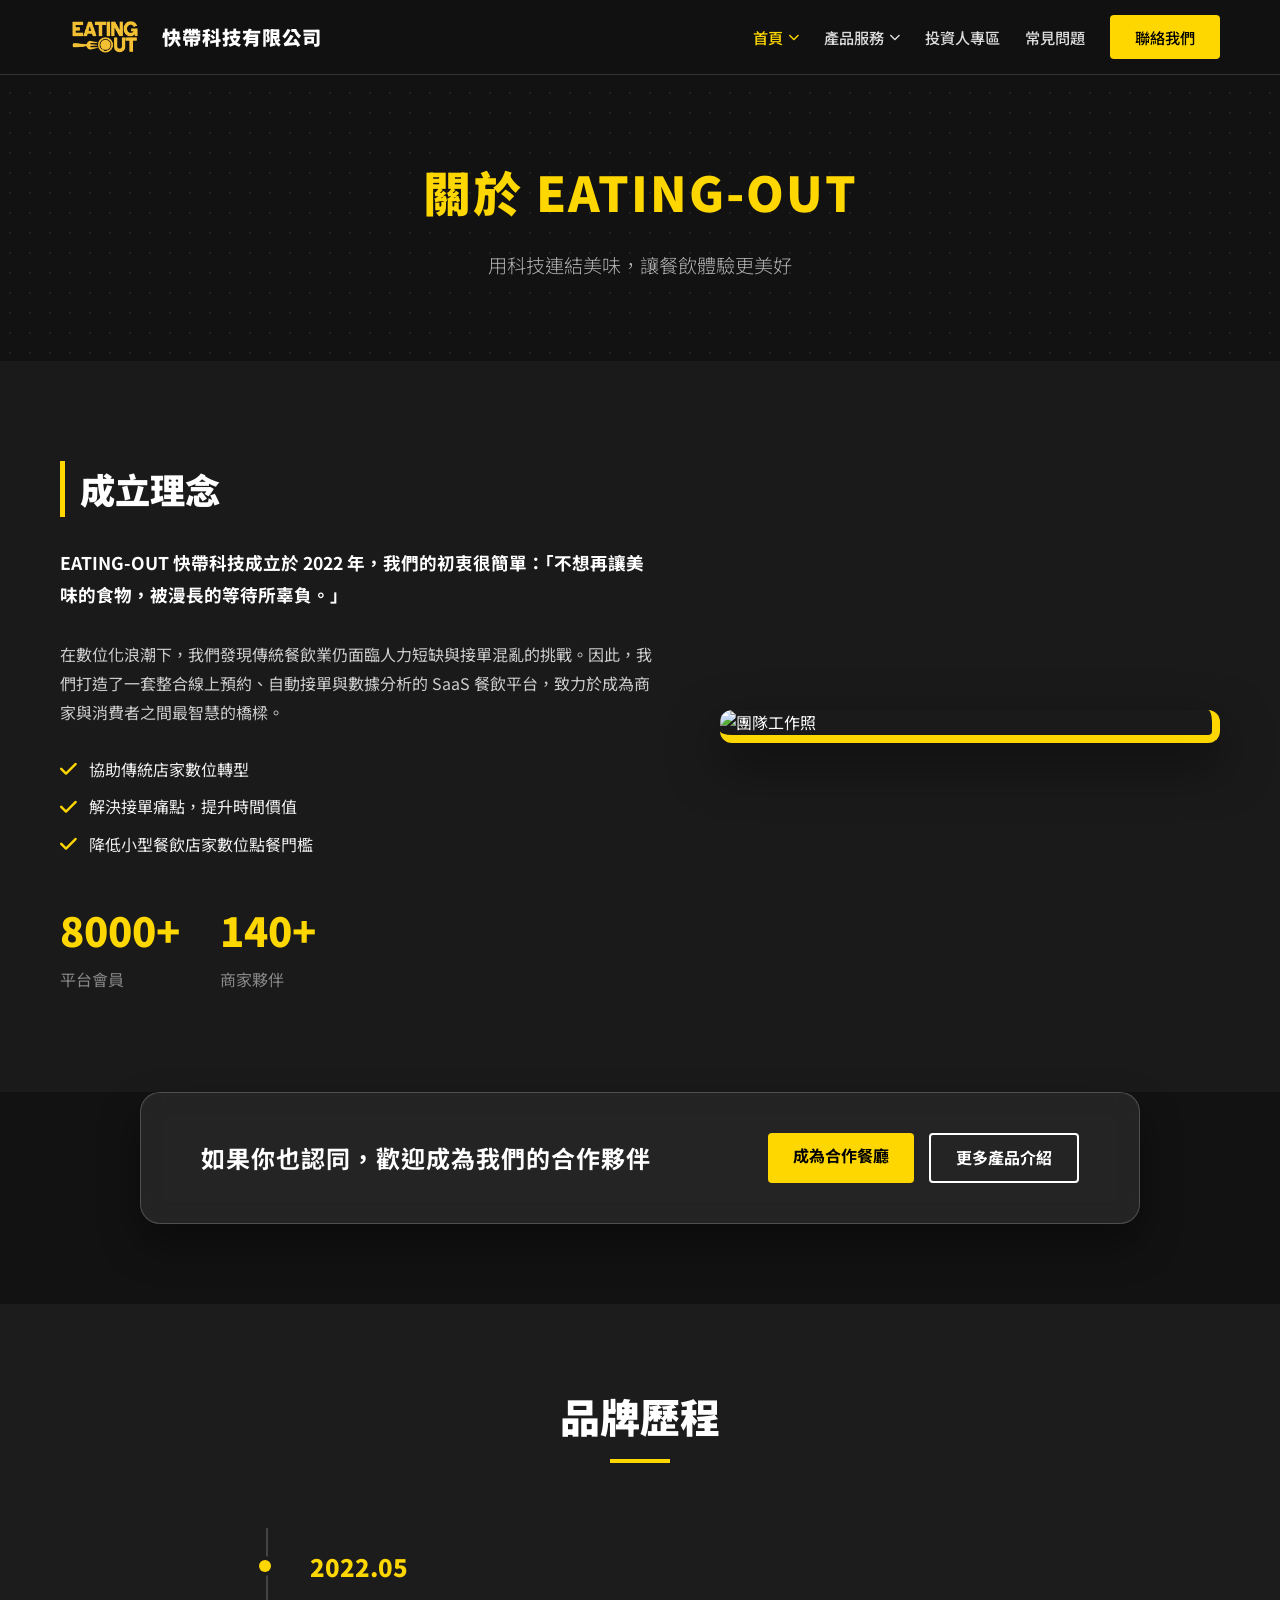
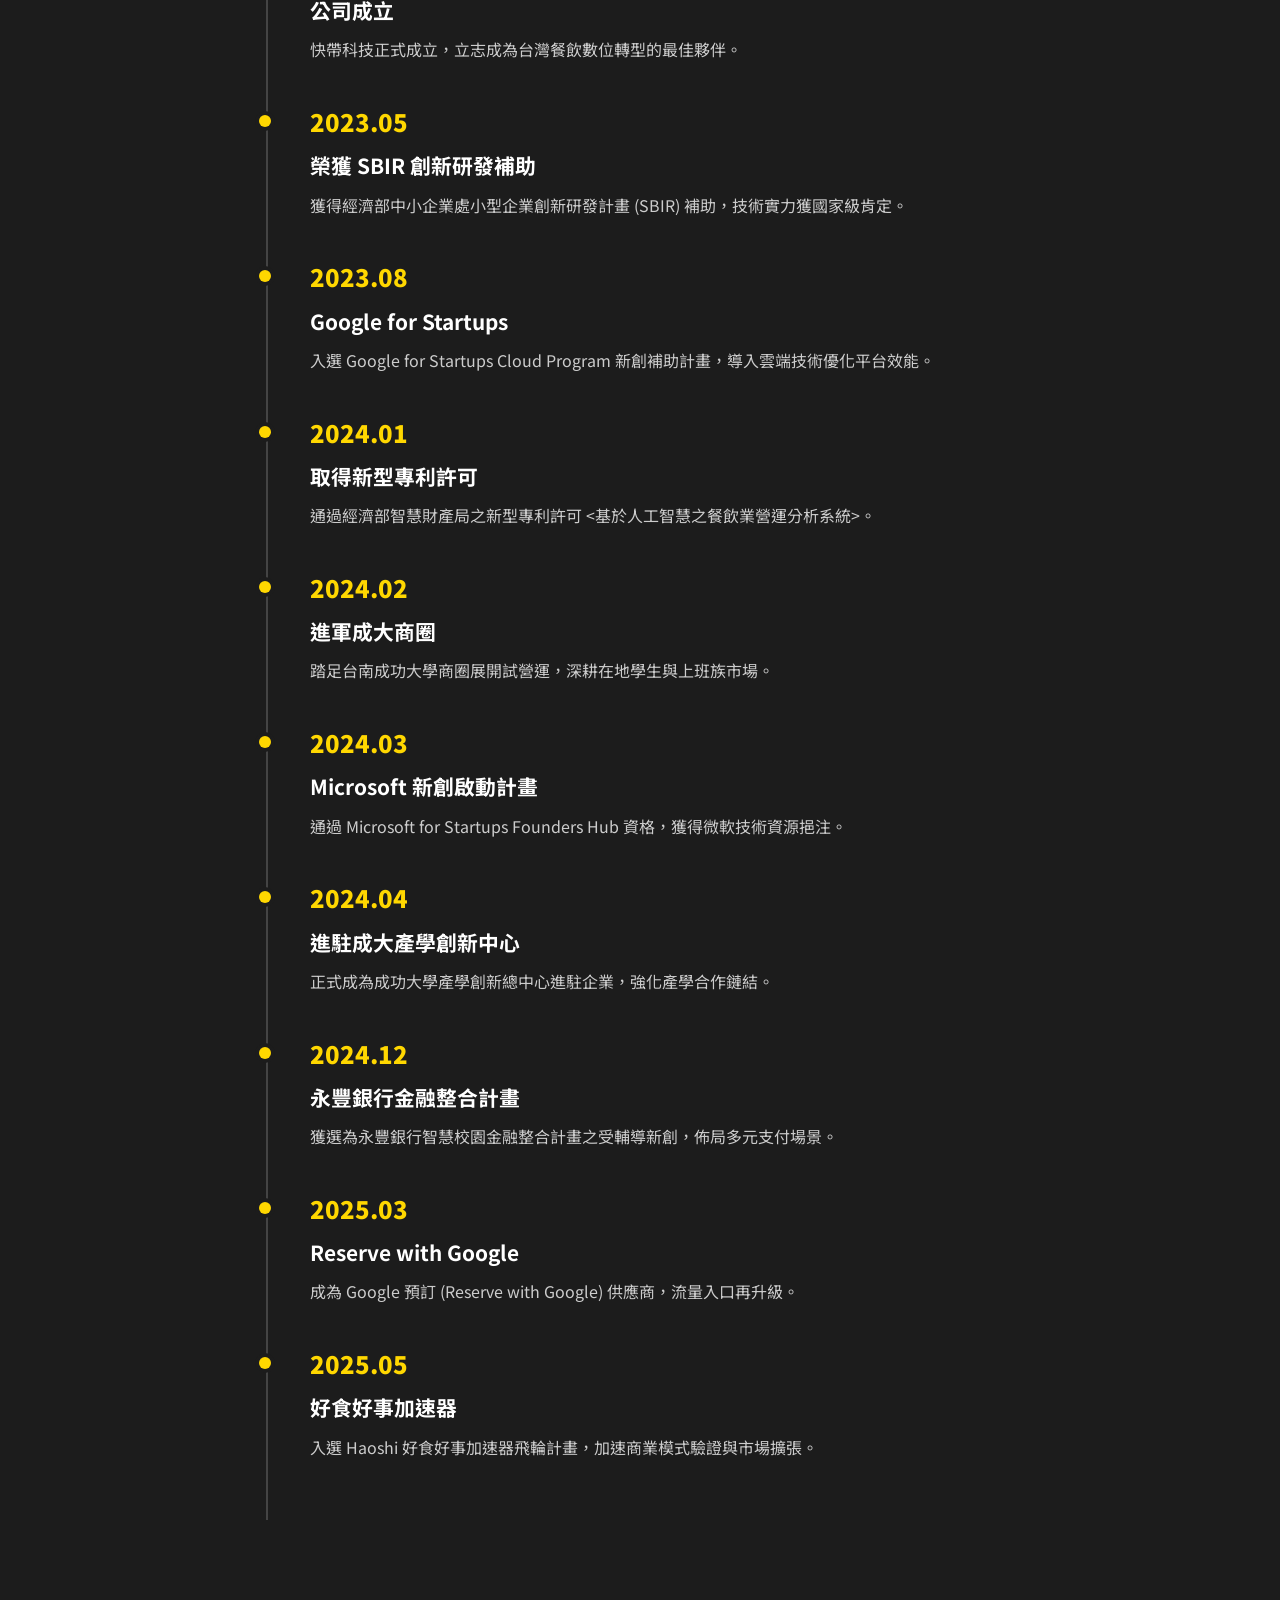
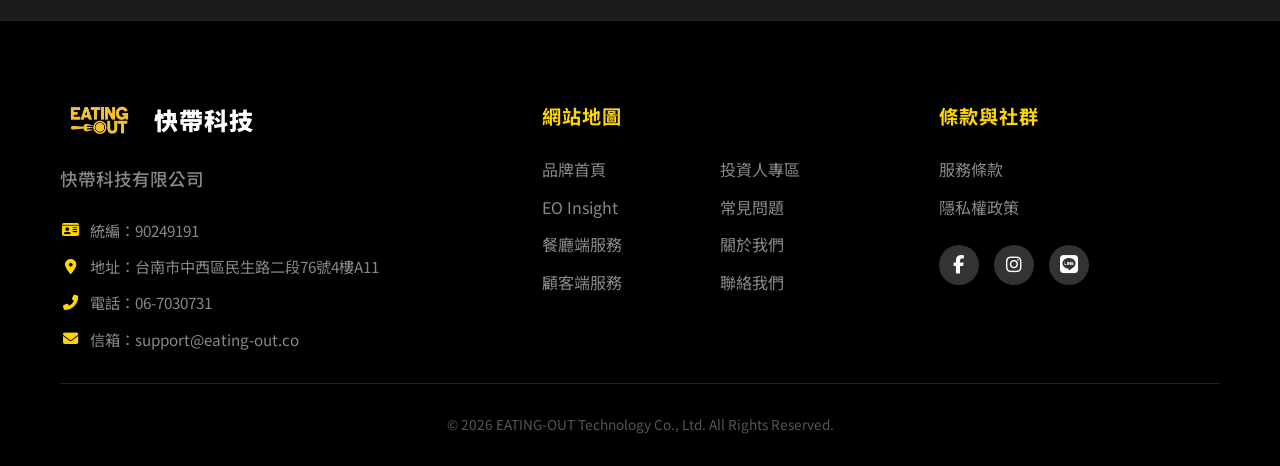
==== commit b3b5d4db: "renew" ====
--- a/about.html
+++ b/about.html
@@ -57,6 +57,67 @@
         /* 右側圖片 */
         .philosophy-img { position: relative;}
         .philosophy-img img { width:100%; border-radius: 12px; box-shadow: 0 20px 50px rgba(0,0,0,0.5); border-bottom: 8px solid var(--primary-yellow); border-right: 8px solid var(--primary-yellow);}
+
+
+    /* --- 引導點擊區塊 --- */
+
+/* 外部容器 */
+.glass-cta-section {
+    padding: 0 20px 80px 20px; /* 上方不留白(緊接理念)，下方留白 */
+    background-color: var(--bg-black); /* 配合上一區塊底色 */
+}
+
+/* 玻璃卡片本體 */
+.glass-cta-card {
+    /* 玻璃質感核心 */
+    background: rgba(255, 255, 255, 0.08);
+    backdrop-filter: blur(12px);
+    -webkit-backdrop-filter: blur(12px);
+    border: 1px solid rgba(255, 255, 255, 0.2);
+    
+    border-radius: 20px;
+    padding: 40px 60px;
+    max-width: 1000px; /* 限制寬度，不滿版 */
+    margin: 0 auto;    /* 置中 */
+    
+    /* 彈性排版：左文右按鈕 */
+    display: flex;
+    justify-content: space-between;
+    align-items: center;
+    gap: 30px;
+    
+    box-shadow: 0 20px 40px rgba(0,0,0,0.4);
+    transition: transform 0.3s ease, box-shadow 0.3s ease;
+}
+
+/* Hover 微互動：整塊浮起 */
+.glass-cta-card:hover {
+    transform: translateY(-5px);
+    box-shadow: 0 30px 60px rgba(0,0,0,0.5);
+    border-color: rgba(255, 255, 255, 0.4);
+}
+
+/* 文案樣式 */
+.glass-cta-card h3 {
+    color: #fff;
+    font-size: 1.5rem;
+    font-weight: 700;
+    margin: 0;
+    letter-spacing: 1px;
+}
+
+/* 按鈕群組 */
+.glass-btns {
+    display: flex;
+    gap: 15px;
+}
+
+/* 按鈕微調 (確保在玻璃底上清晰) */
+.glass-btns .btn {
+    padding: 10px 25px;
+    font-size: 1rem;
+    white-space: nowrap; /* 防止文字換行 */
+}
 
      
 
@@ -121,6 +182,31 @@
             .stats-row { justify-content: flex-start; }
         }
 
+
+      /* RWD 手機版適配 */
+      @media (max-width: 768px) {
+         .glass-cta-card {
+             flex-direction: column; /* 改為垂直排列 */
+             text-align: center;
+             padding: 30px 20px;
+          }
+    
+         .glass-cta-card h3 {
+             font-size: 1.3rem;
+             line-height: 1.5;
+          }
+    
+          .glass-btns {
+             flex-direction: column; /* 按鈕也垂直堆疊 */
+             width: 100%;
+          }
+    
+        .glass-btns .btn {
+             width: 100%;
+         }
+      }
+
+
     
     </style>
 
@@ -236,6 +322,20 @@
             </div>
         </div>
     </section>
+
+     <!-- 玻璃質感 CTA 區塊 -->
+     <section class="glass-cta-section">
+         <div class="glass-cta-card">
+            <h3>如果你也認同，歡迎成為我們的合作夥伴</h3>
+             <div class="glass-btns">
+                 <!-- 按鈕一：黃色實心 -->
+                 <a href="contact.html" class="btn btn-primary">成為合作餐廳</a>
+                 <!-- 按鈕二：白色框線 -->
+                 <a href="restaurant.html" class="btn btn-outline-white">更多產品介紹</a>
+             </div>
+         </div>
+     </section>
+
 
     <!-- 3. 品牌歷程 -->
     <section class="section-padding timeline-section">
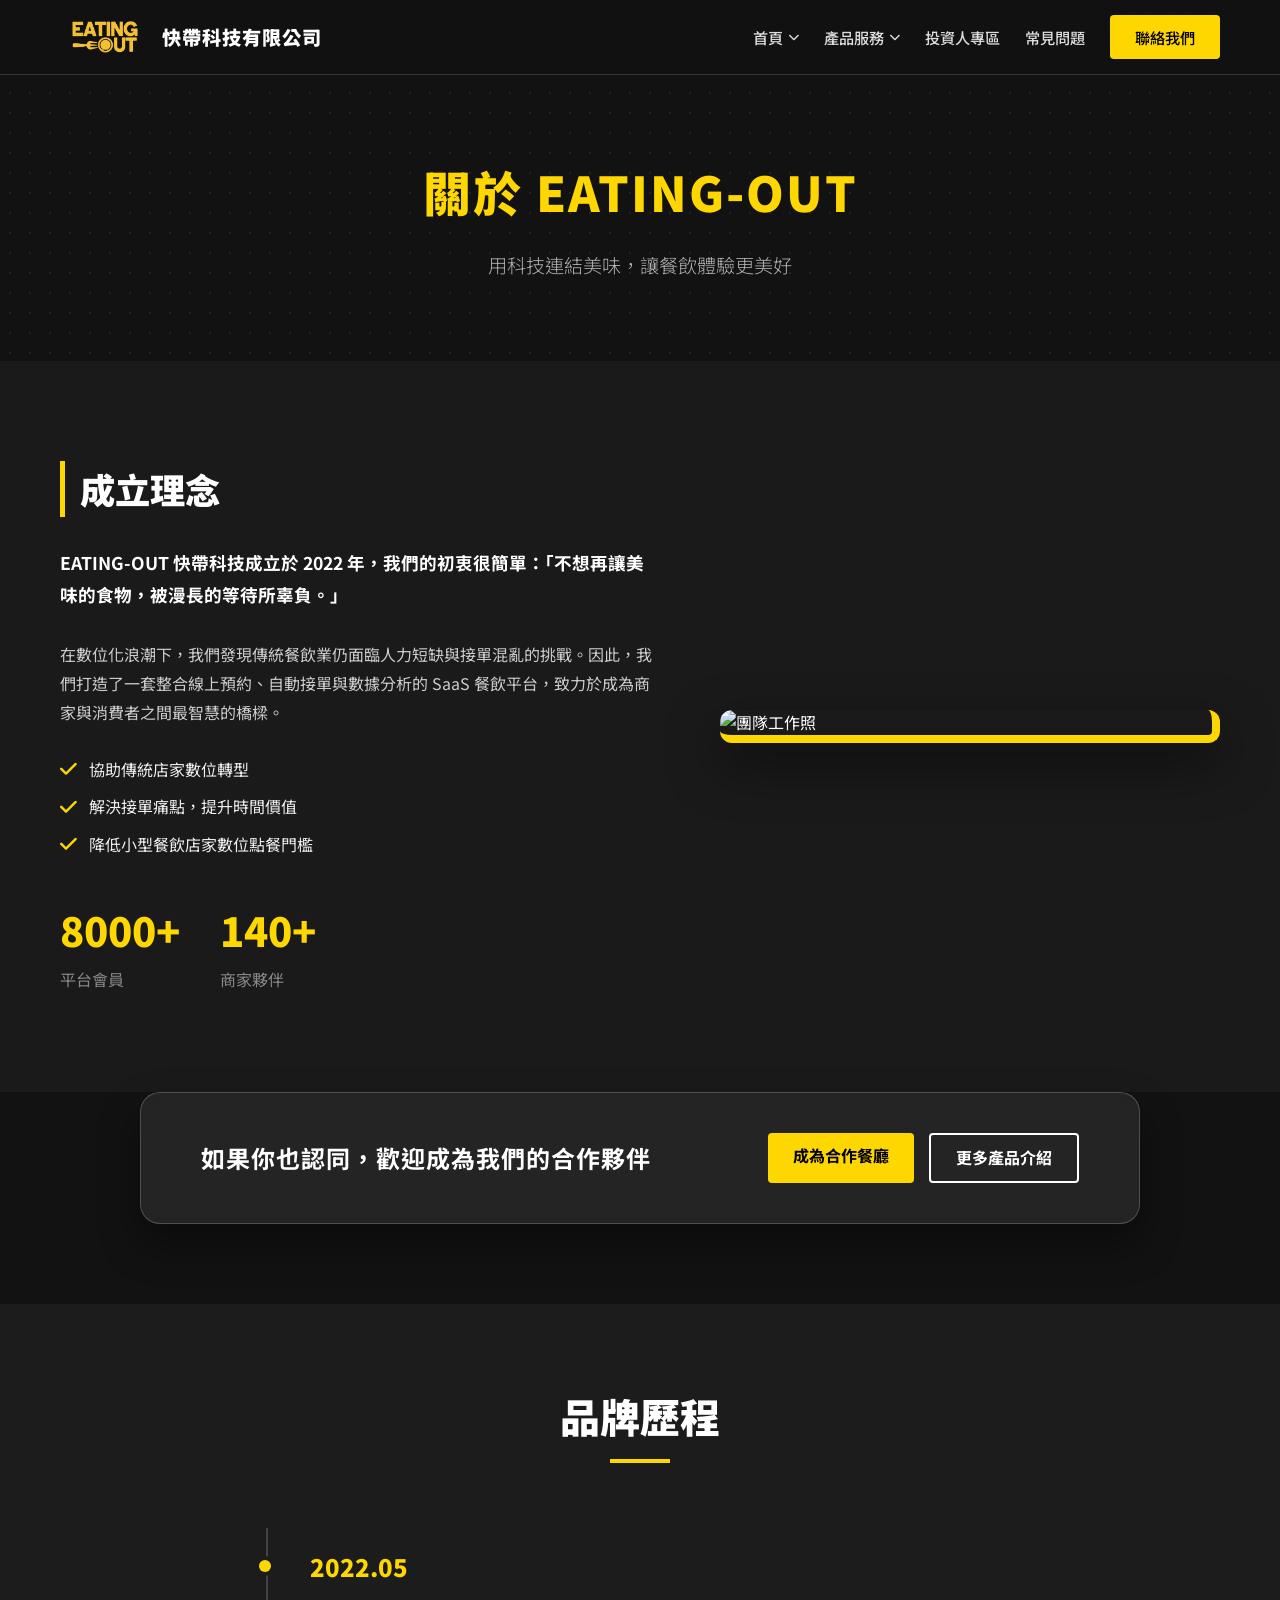
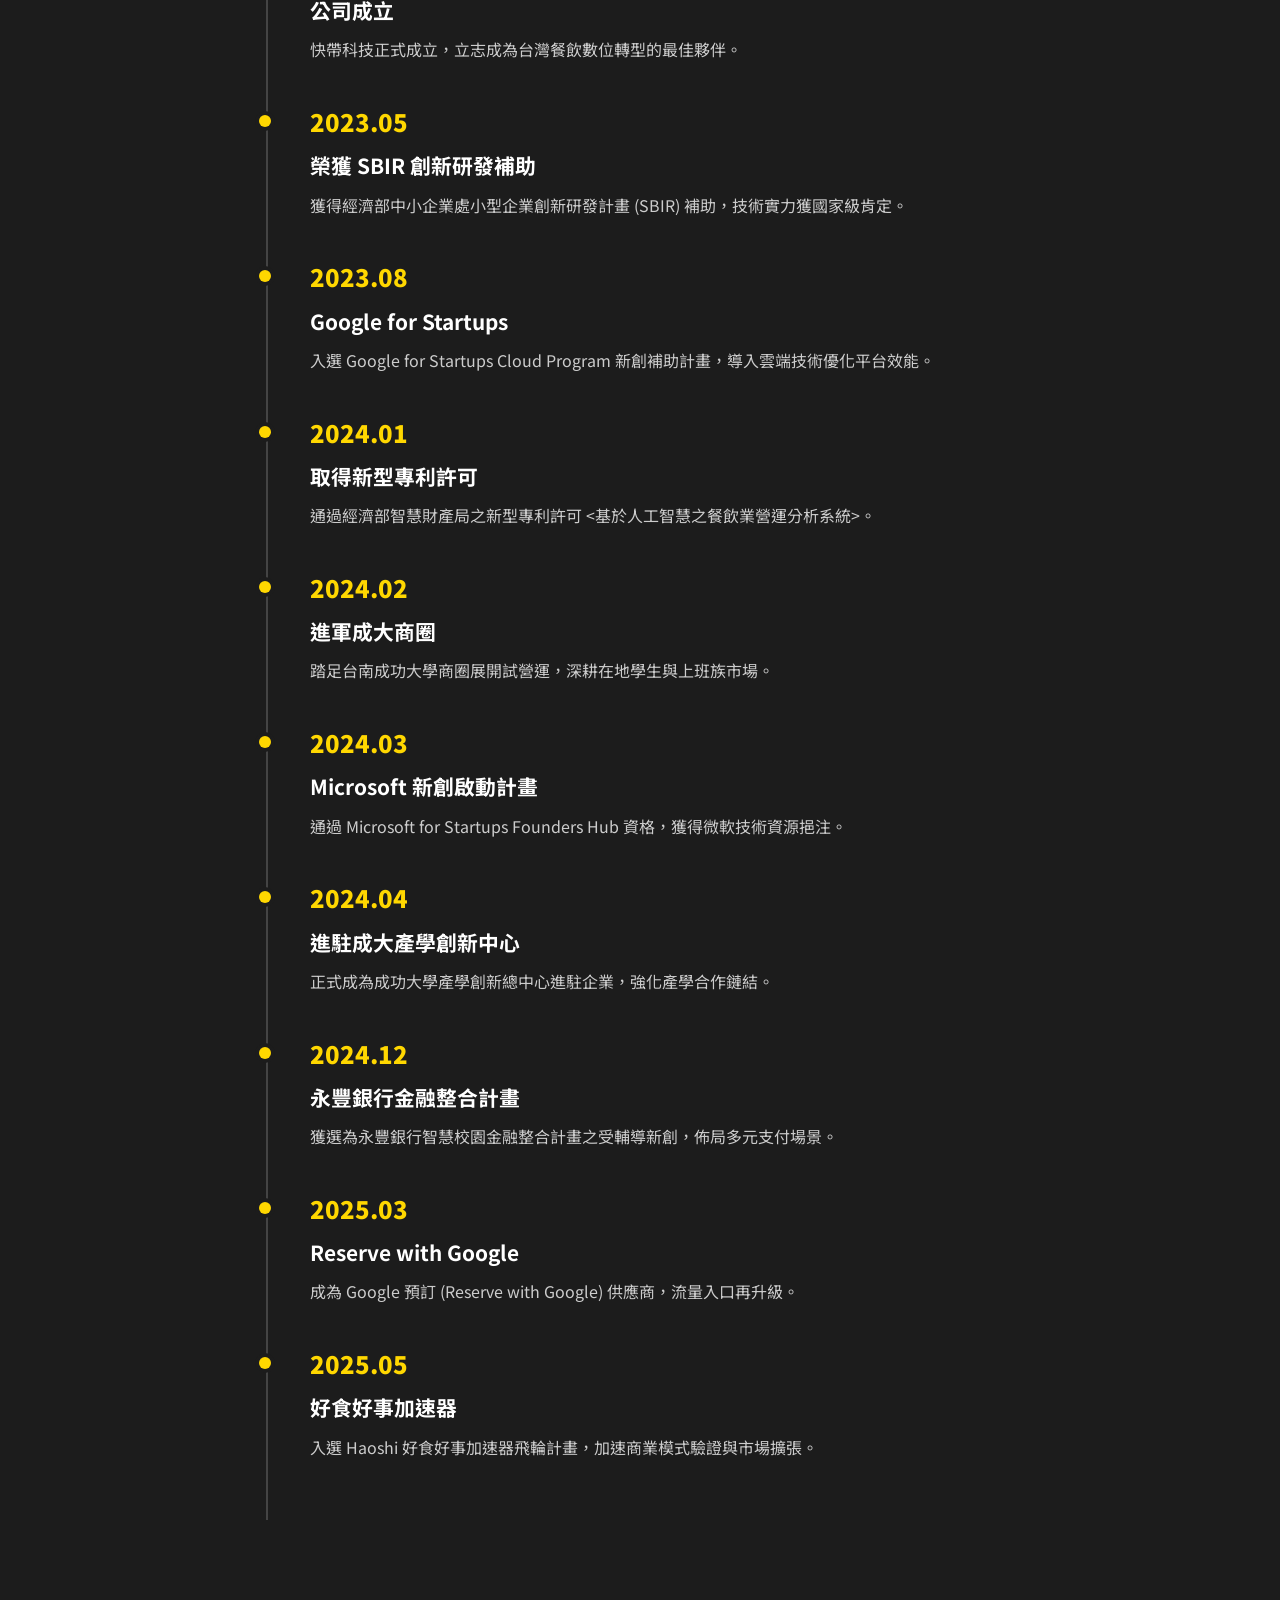
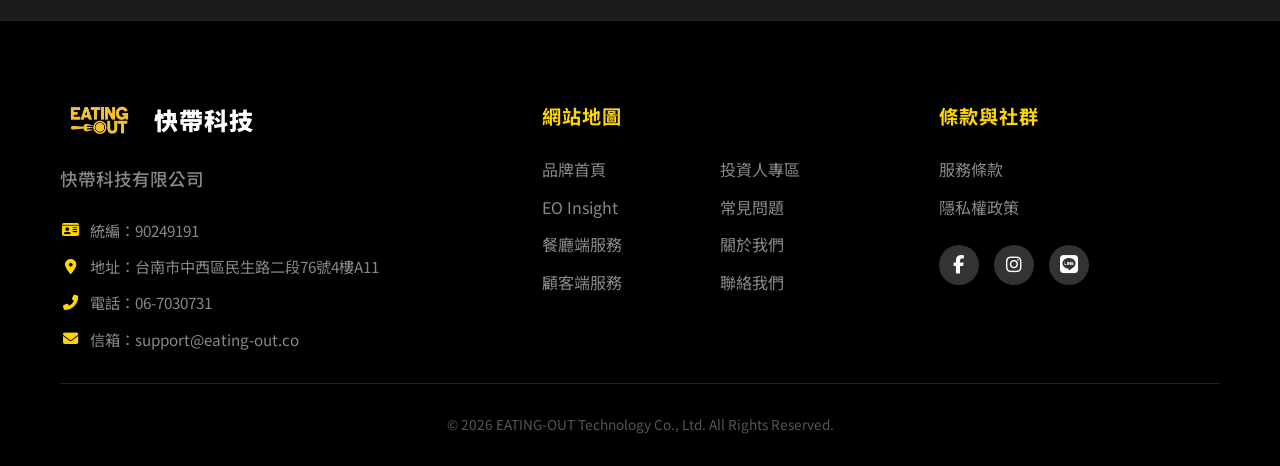
==== commit f8535ac5: "renew" ====
--- a/about.html
+++ b/about.html
@@ -231,9 +231,9 @@
 
                 <!-- 1-2 首頁第二期選單  -->
                 <li class="dropdown">
-                    <a href="index.html" class="active">首頁 <i class="fas fa-chevron-down toggle-icon"></i></a>
+                    <a href="index.html" >首頁 <i class="fas fa-chevron-down toggle-icon"></i></a>
                     <ul class="dropdown-menu">
-                       <li><a href="about.html">關於我們</a></li>
+                       <li><a href="about.html" class="active">關於我們</a></li>
                     </ul> 
                 </li>
 
@@ -262,7 +262,7 @@
                 </li>
 
                 <!-- 3. 投資人 -->
-                <li><a href="investor.html">投資人專區</a></li>
+                <li><a href="investor.html" >投資人專區</a></li>
 
                 <!-- 4. 常見問題 -->
                 <li><a href="faq.html">常見問題</a></li>
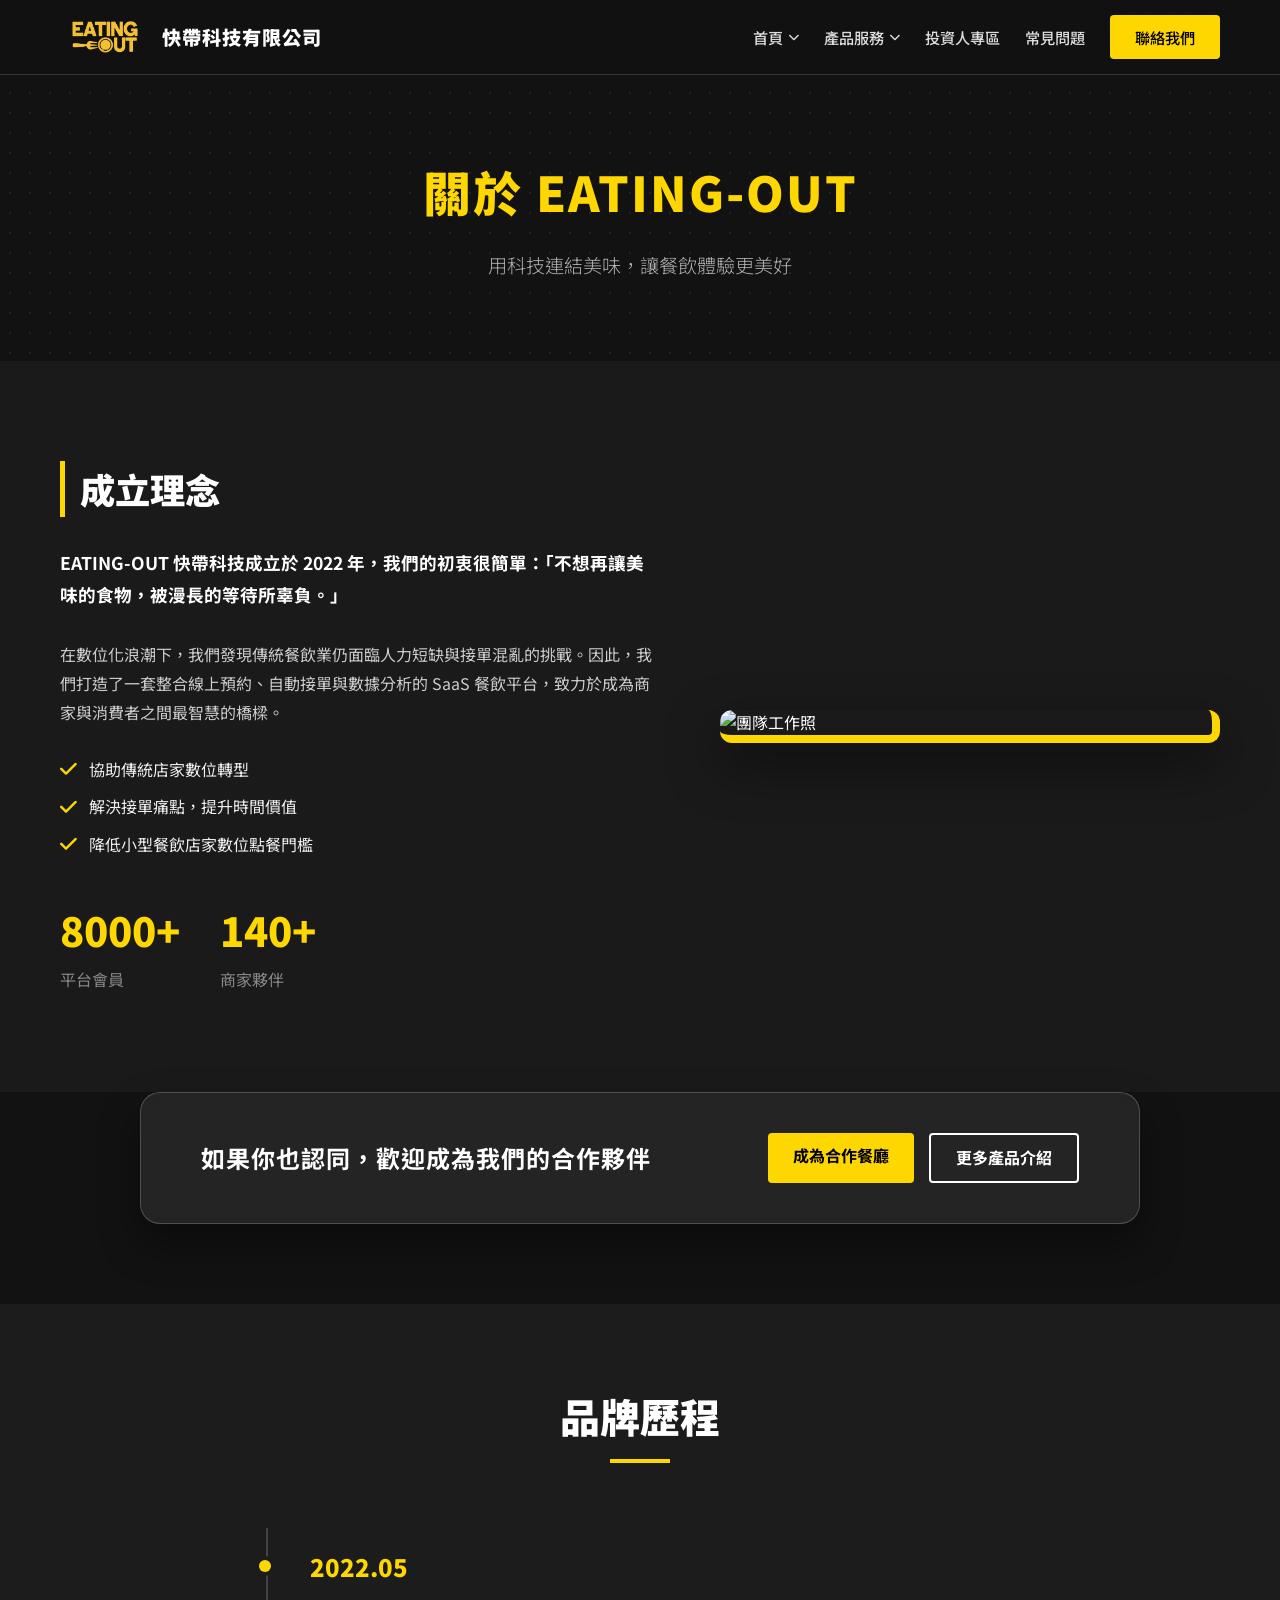
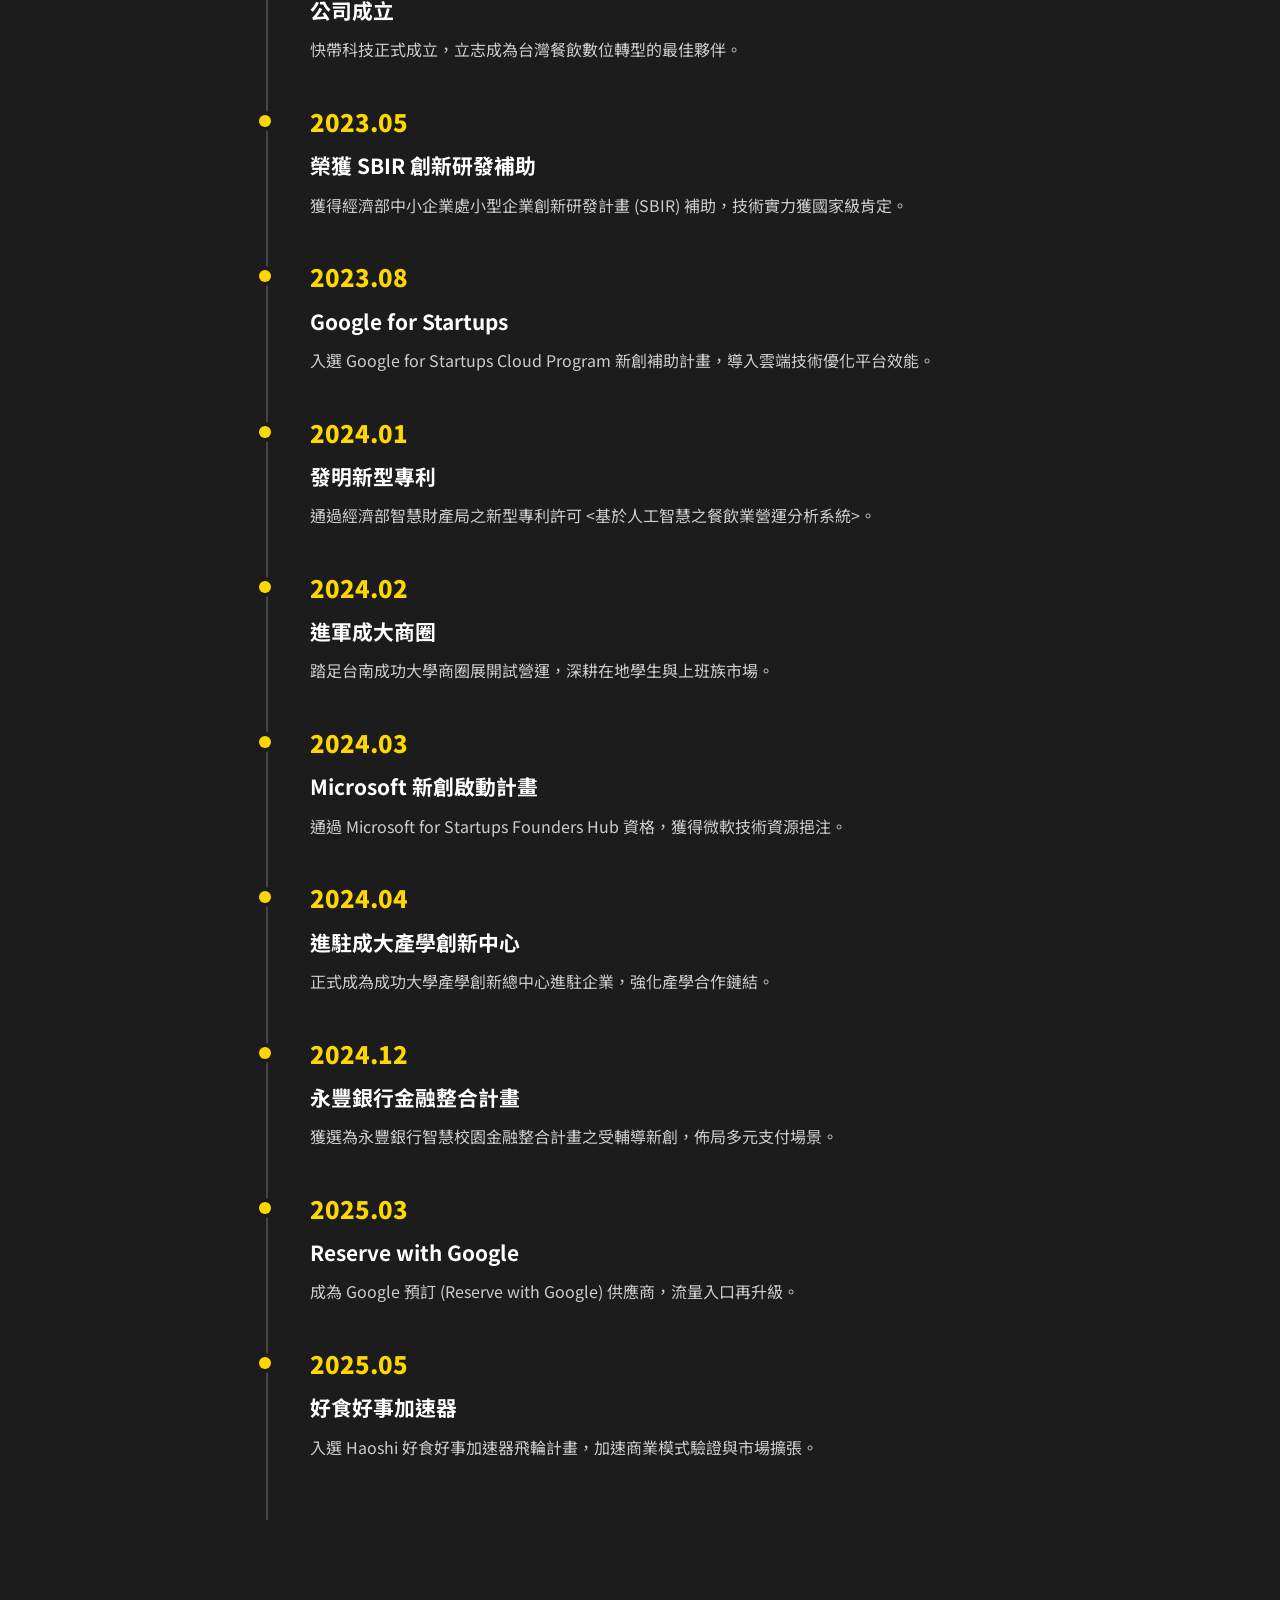
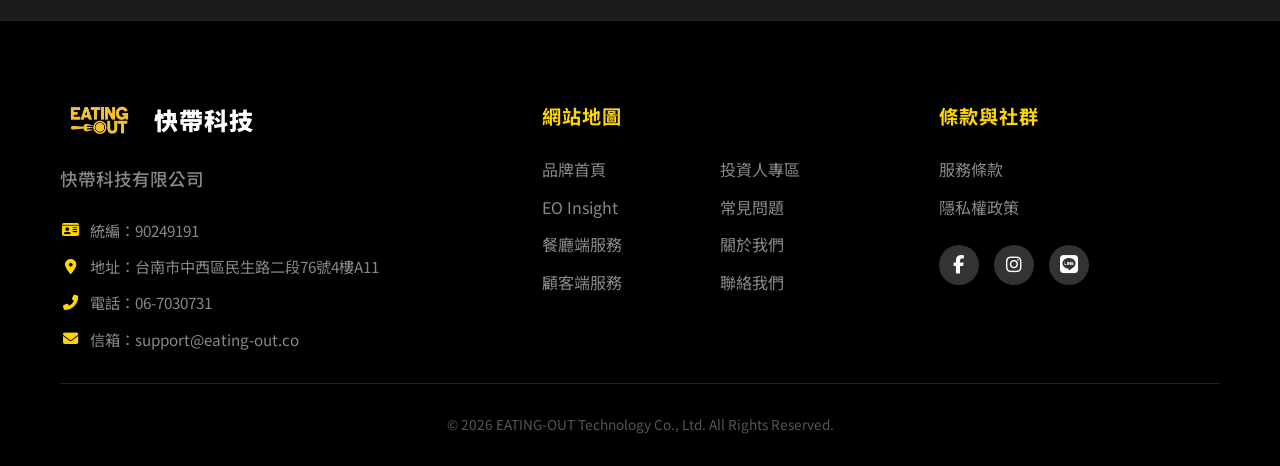
==== commit 6a7220e1: "renew" ====
--- a/about.html
+++ b/about.html
@@ -180,6 +180,8 @@
             .philosophy-grid { grid-template-columns: 1fr; }
             .philosophy-img { order: -1; margin-bottom: 30px; }
             .stats-row { justify-content: flex-start; }
+
+
         }
 
 
@@ -191,20 +193,14 @@
              padding: 30px 20px;
           }
     
-         .glass-cta-card h3 {
-             font-size: 1.3rem;
-             line-height: 1.5;
-          }
-    
-          .glass-btns {
-             flex-direction: column; /* 按鈕也垂直堆疊 */
-             width: 100%;
-          }
-    
-        .glass-btns .btn {
-             width: 100%;
-         }
-      }
+         .glass-cta-card h3 { font-size: 1.3rem; line-height: 1.5; }
+         .glass-btns {flex-direction: column; width: 100%;}
+         .glass-btns .btn { width: 100%; }
+
+         .about-hero h1 { font-size: 2.5rem;  margin-bottom: 5px; }
+         .about-hero p { font-size: 1.2rem; }
+         .stats-row { justify-content: center; }
+     }
 
 
     
@@ -374,7 +370,7 @@
                     <div class="timeline-item">
                         <div class="timeline-year">2024.01</div>
                         <div class="timeline-content">
-                            <h3>取得新型專利許可</h3>
+                            <h3>發明新型專利</h3>
                             <p>通過經濟部智慧財產局之新型專利許可 <基於人工智慧之餐飲業營運分析系統>。</p>
                         </div>
                     </div>
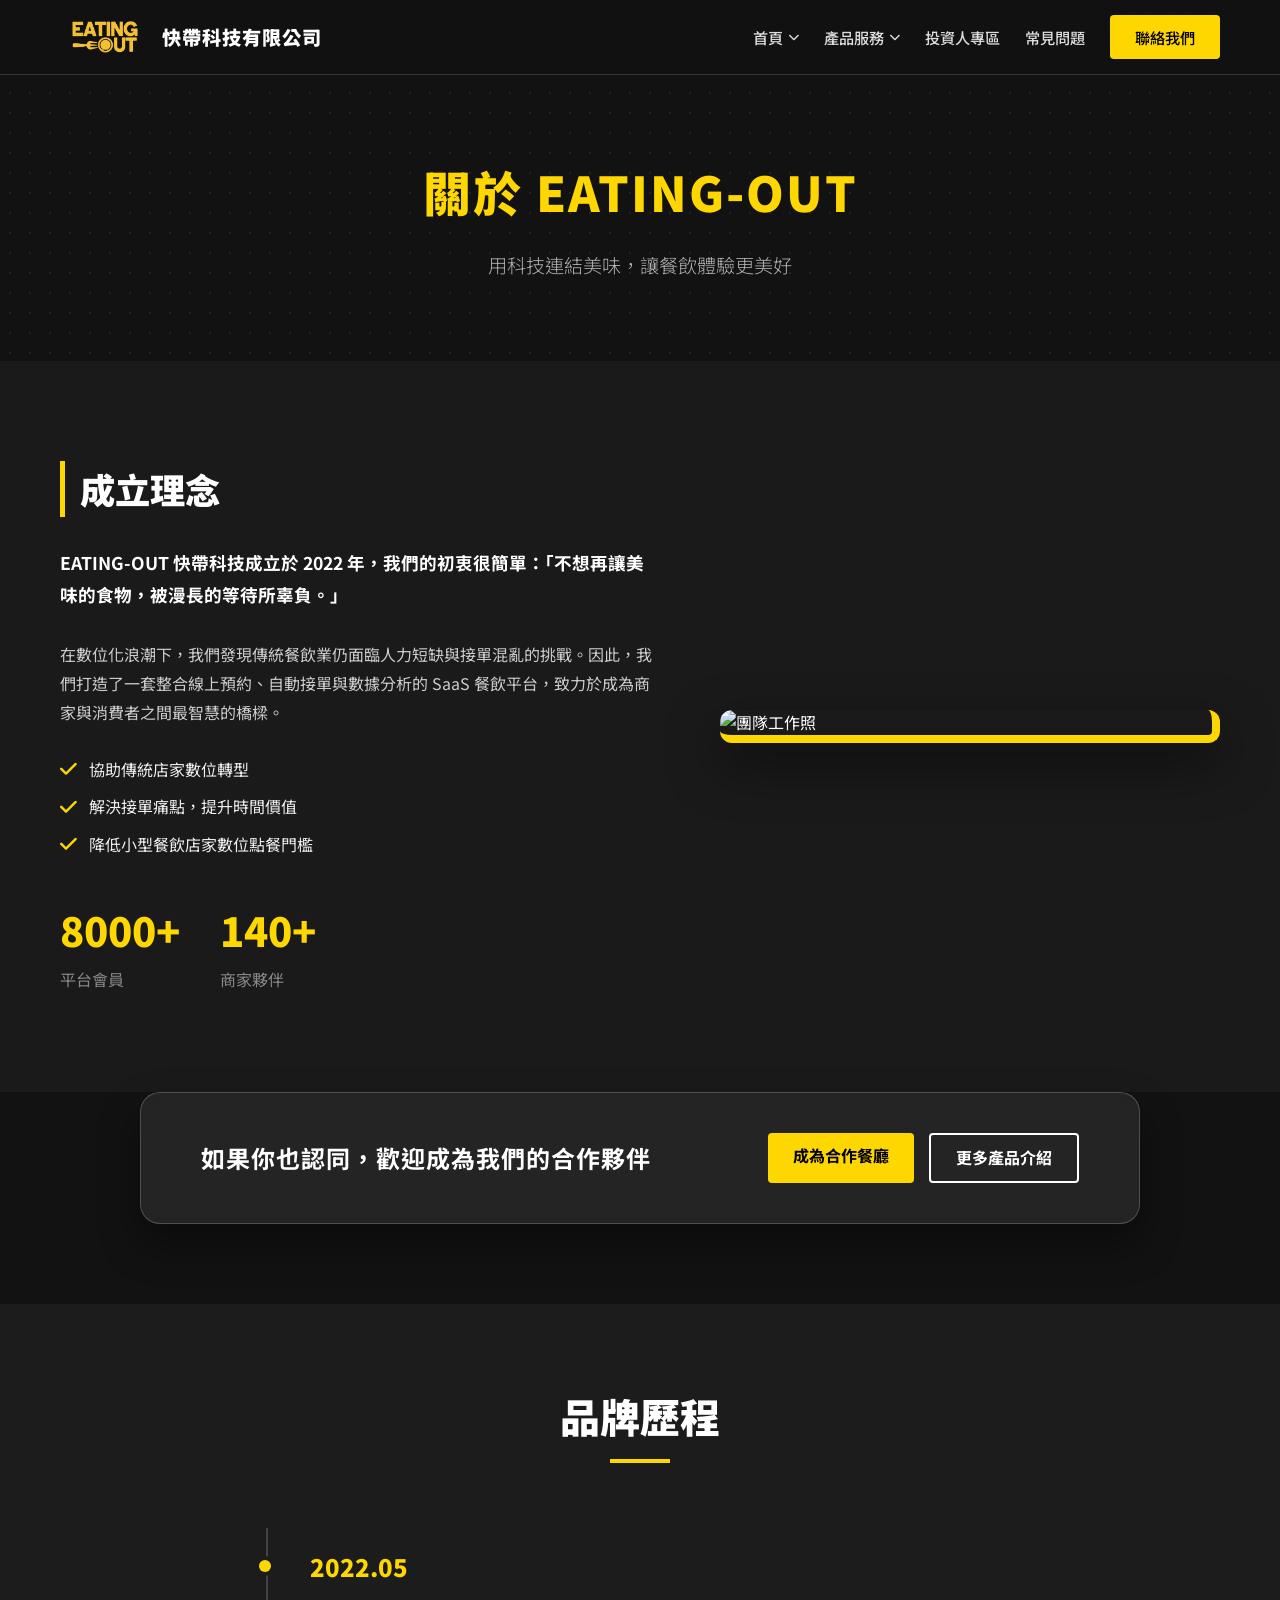
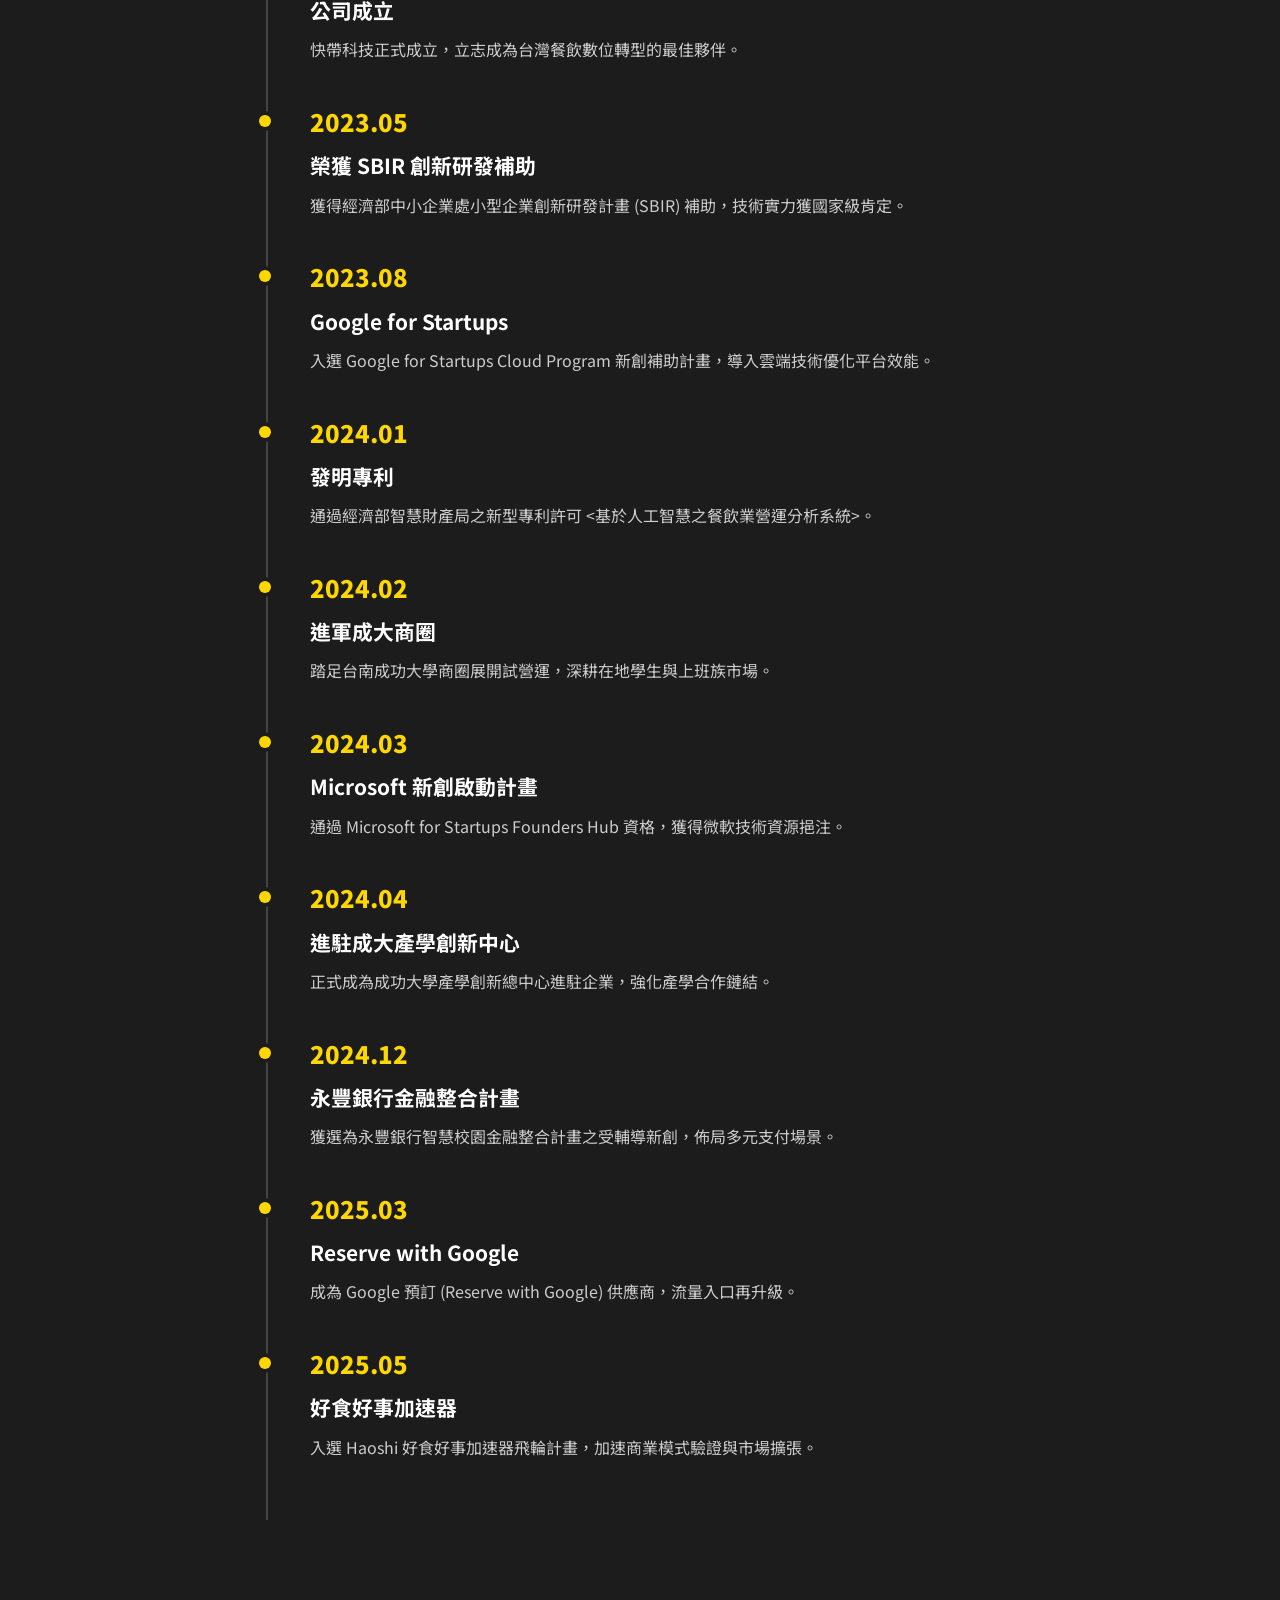
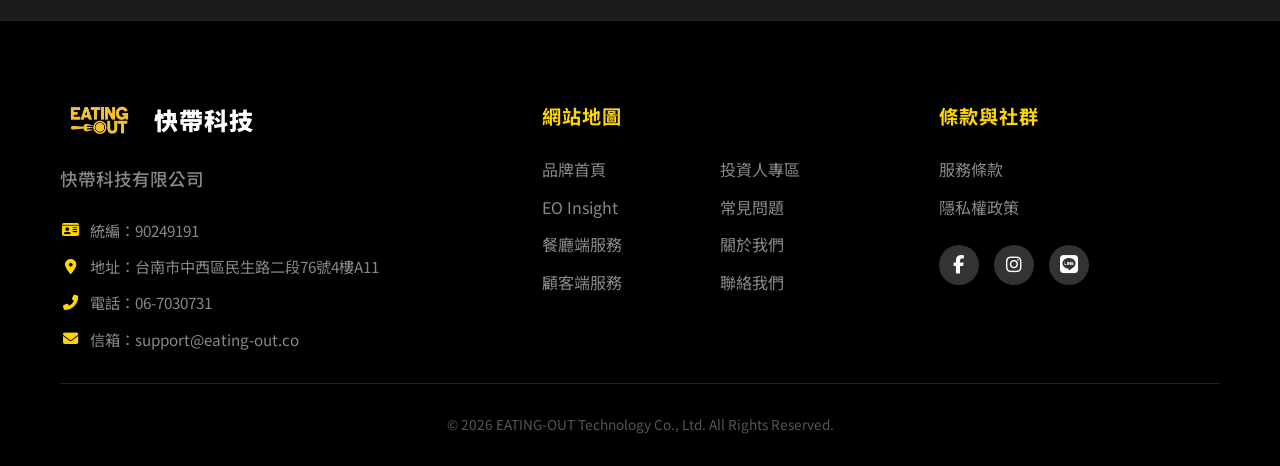
==== commit cab27492: "Update about.html" ====
--- a/about.html
+++ b/about.html
@@ -197,8 +197,8 @@
          .glass-btns {flex-direction: column; width: 100%;}
          .glass-btns .btn { width: 100%; }
 
-         .about-hero h1 { font-size: 2.5rem;  margin-bottom: 5px; }
-         .about-hero p { font-size: 1.2rem; }
+         .about-hero h1 { font-size: 2.1rem;  margin-bottom: 5px; }
+         .about-hero p { font-size: 1.1rem; }
          .stats-row { justify-content: center; }
      }
 
@@ -370,7 +370,7 @@
                     <div class="timeline-item">
                         <div class="timeline-year">2024.01</div>
                         <div class="timeline-content">
-                            <h3>發明新型專利</h3>
+                            <h3>發明專利</h3>
                             <p>通過經濟部智慧財產局之新型專利許可 <基於人工智慧之餐飲業營運分析系統>。</p>
                         </div>
                     </div>
